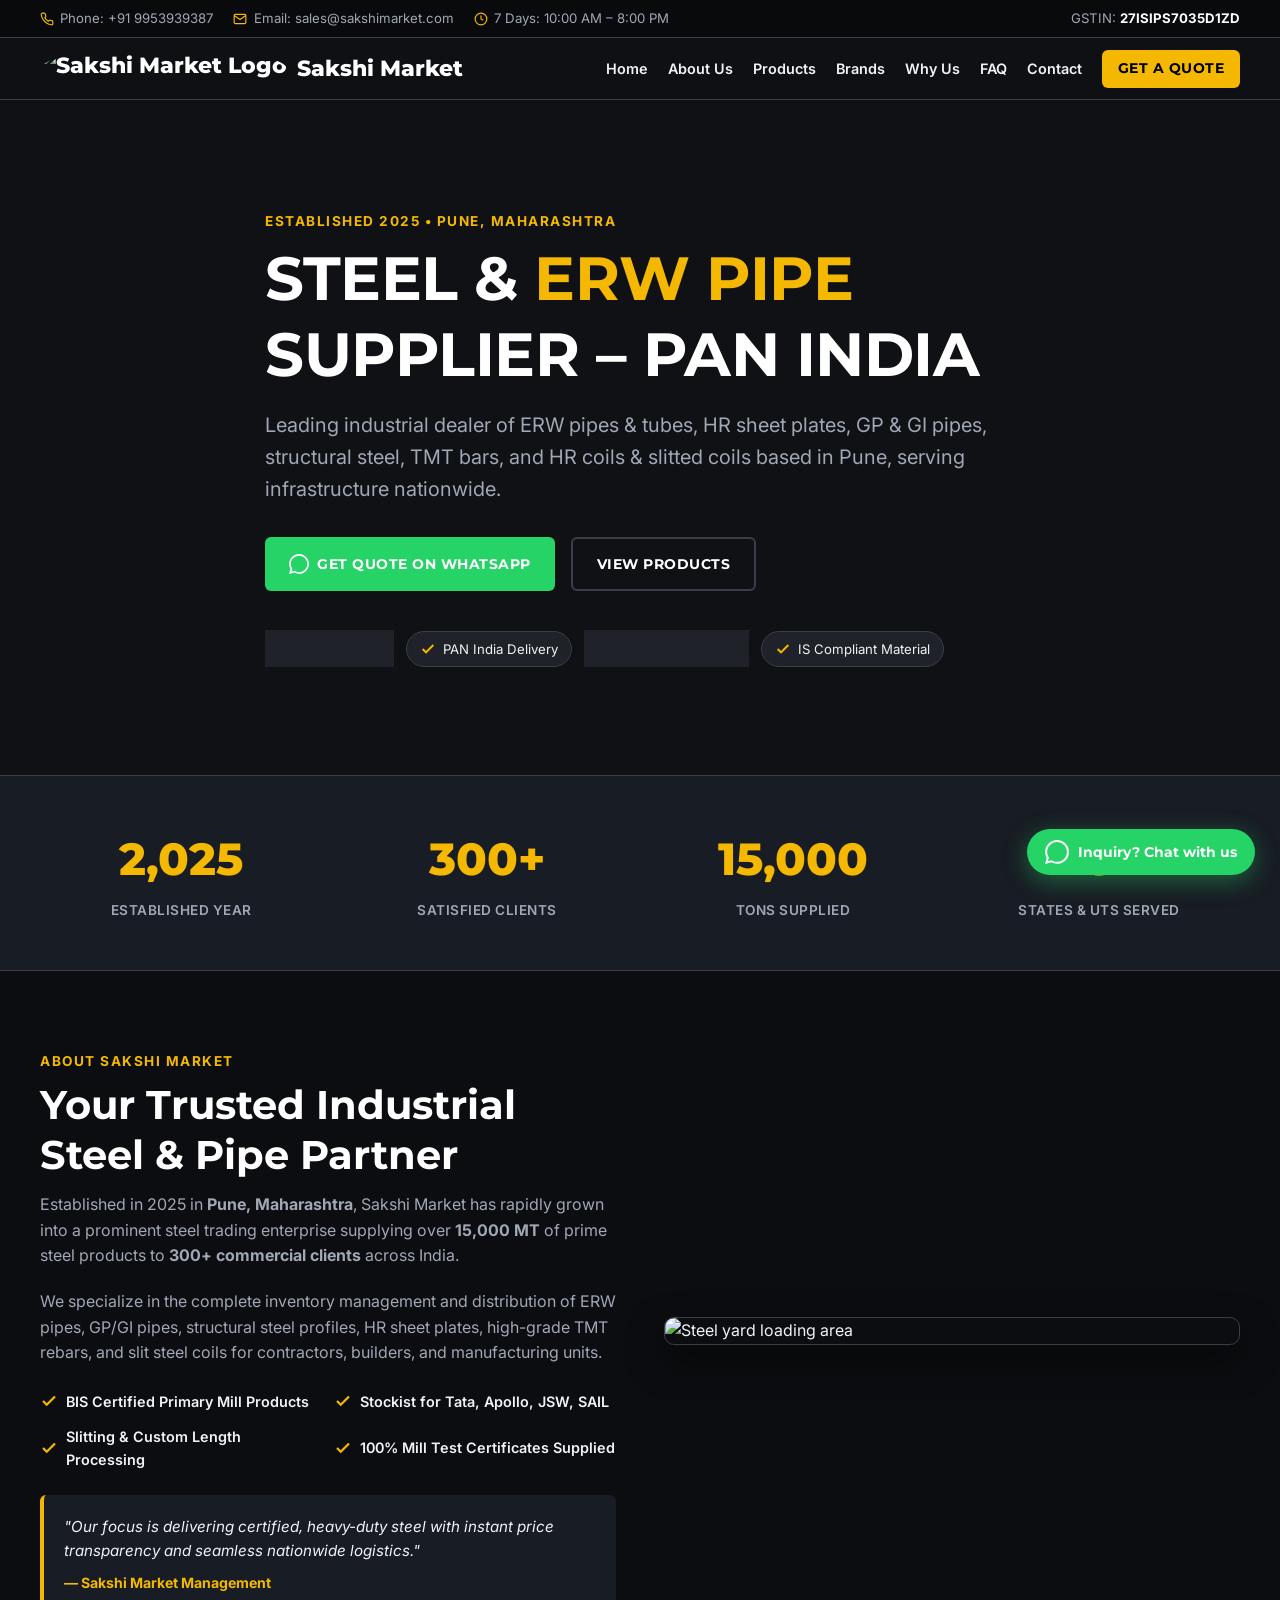
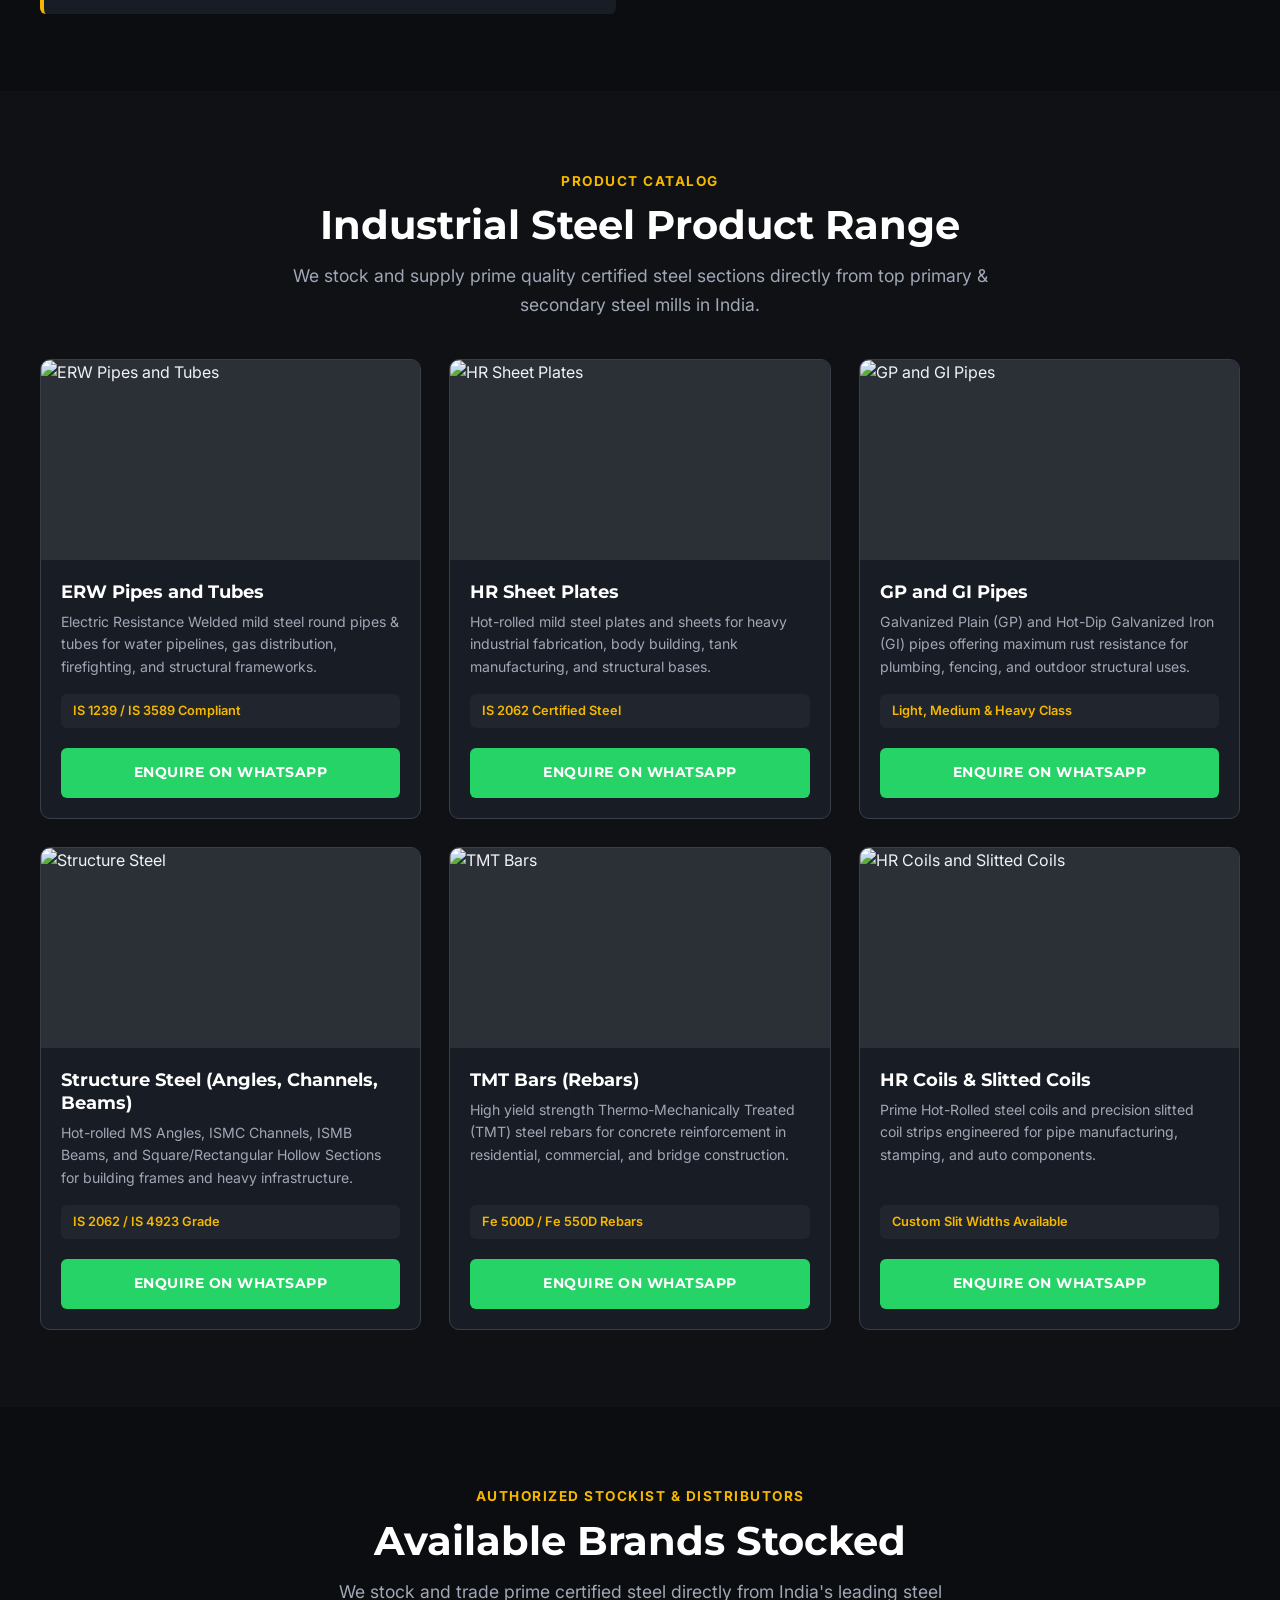
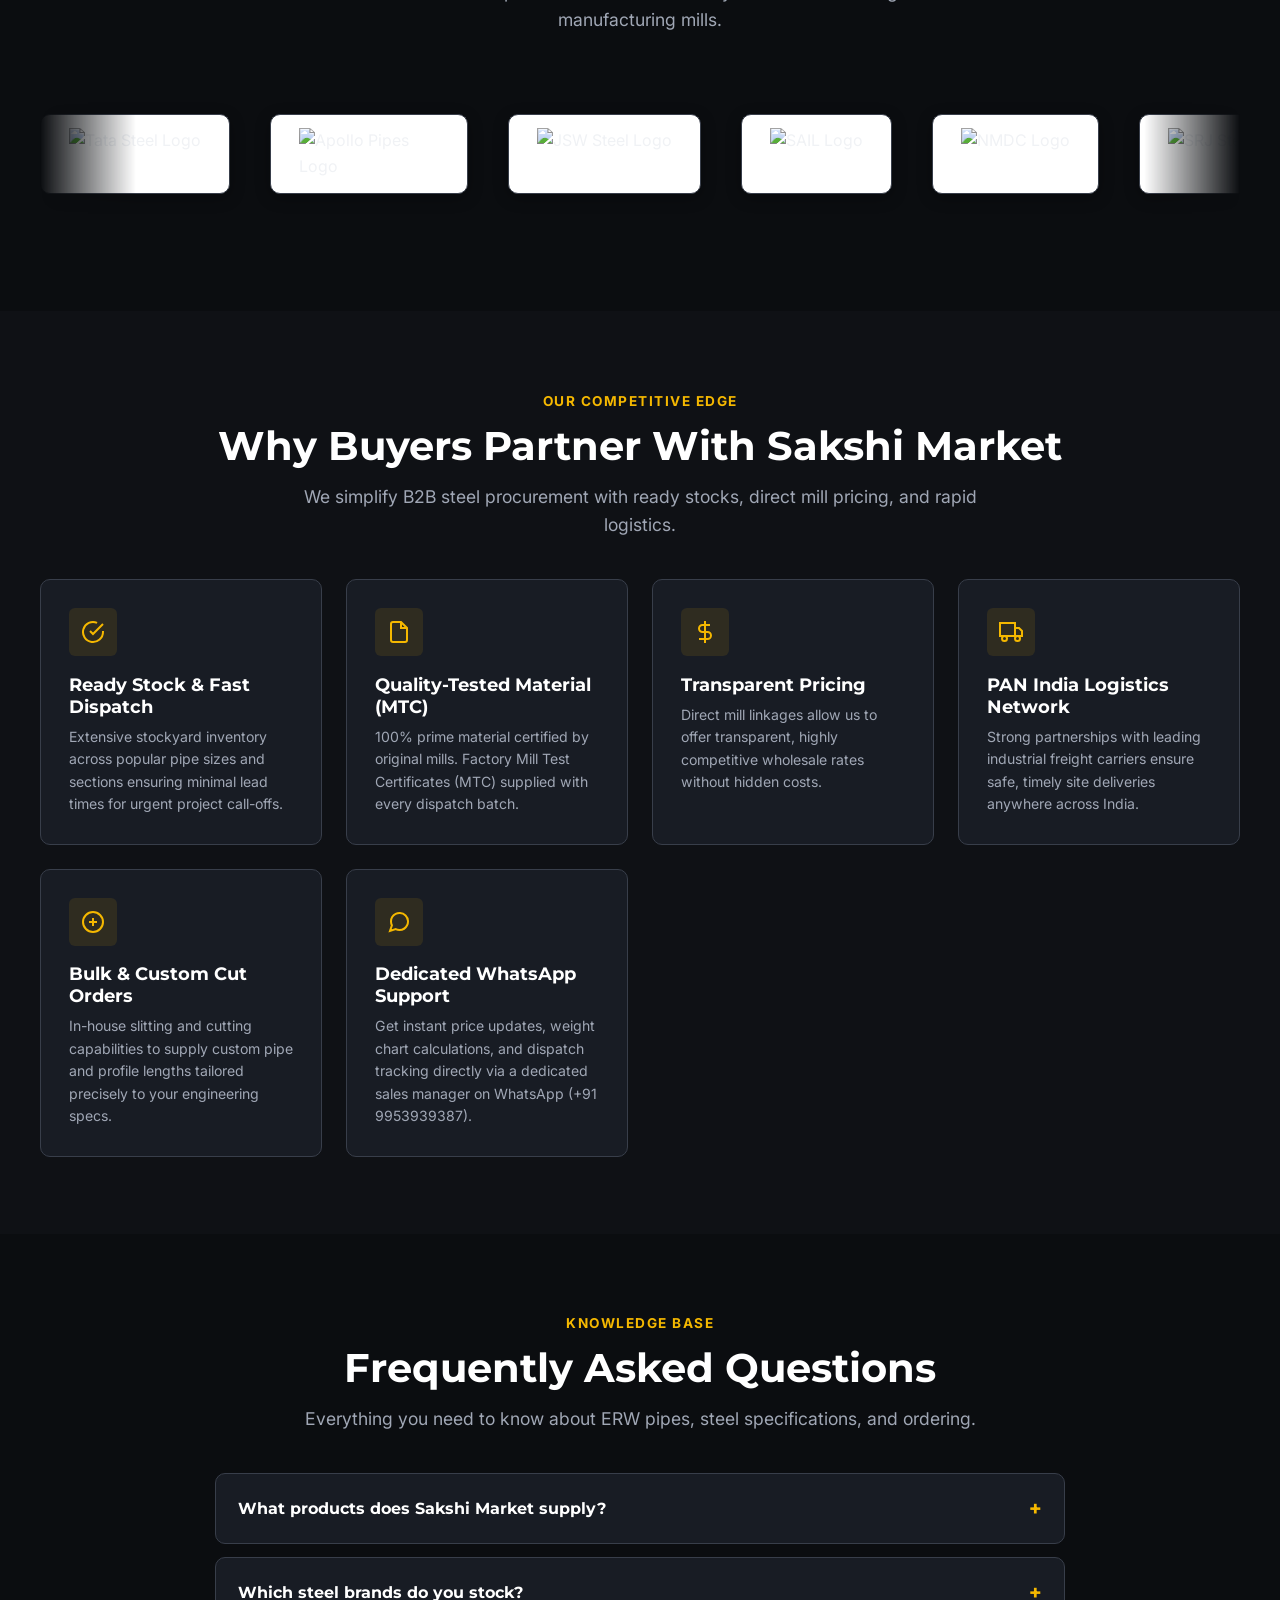
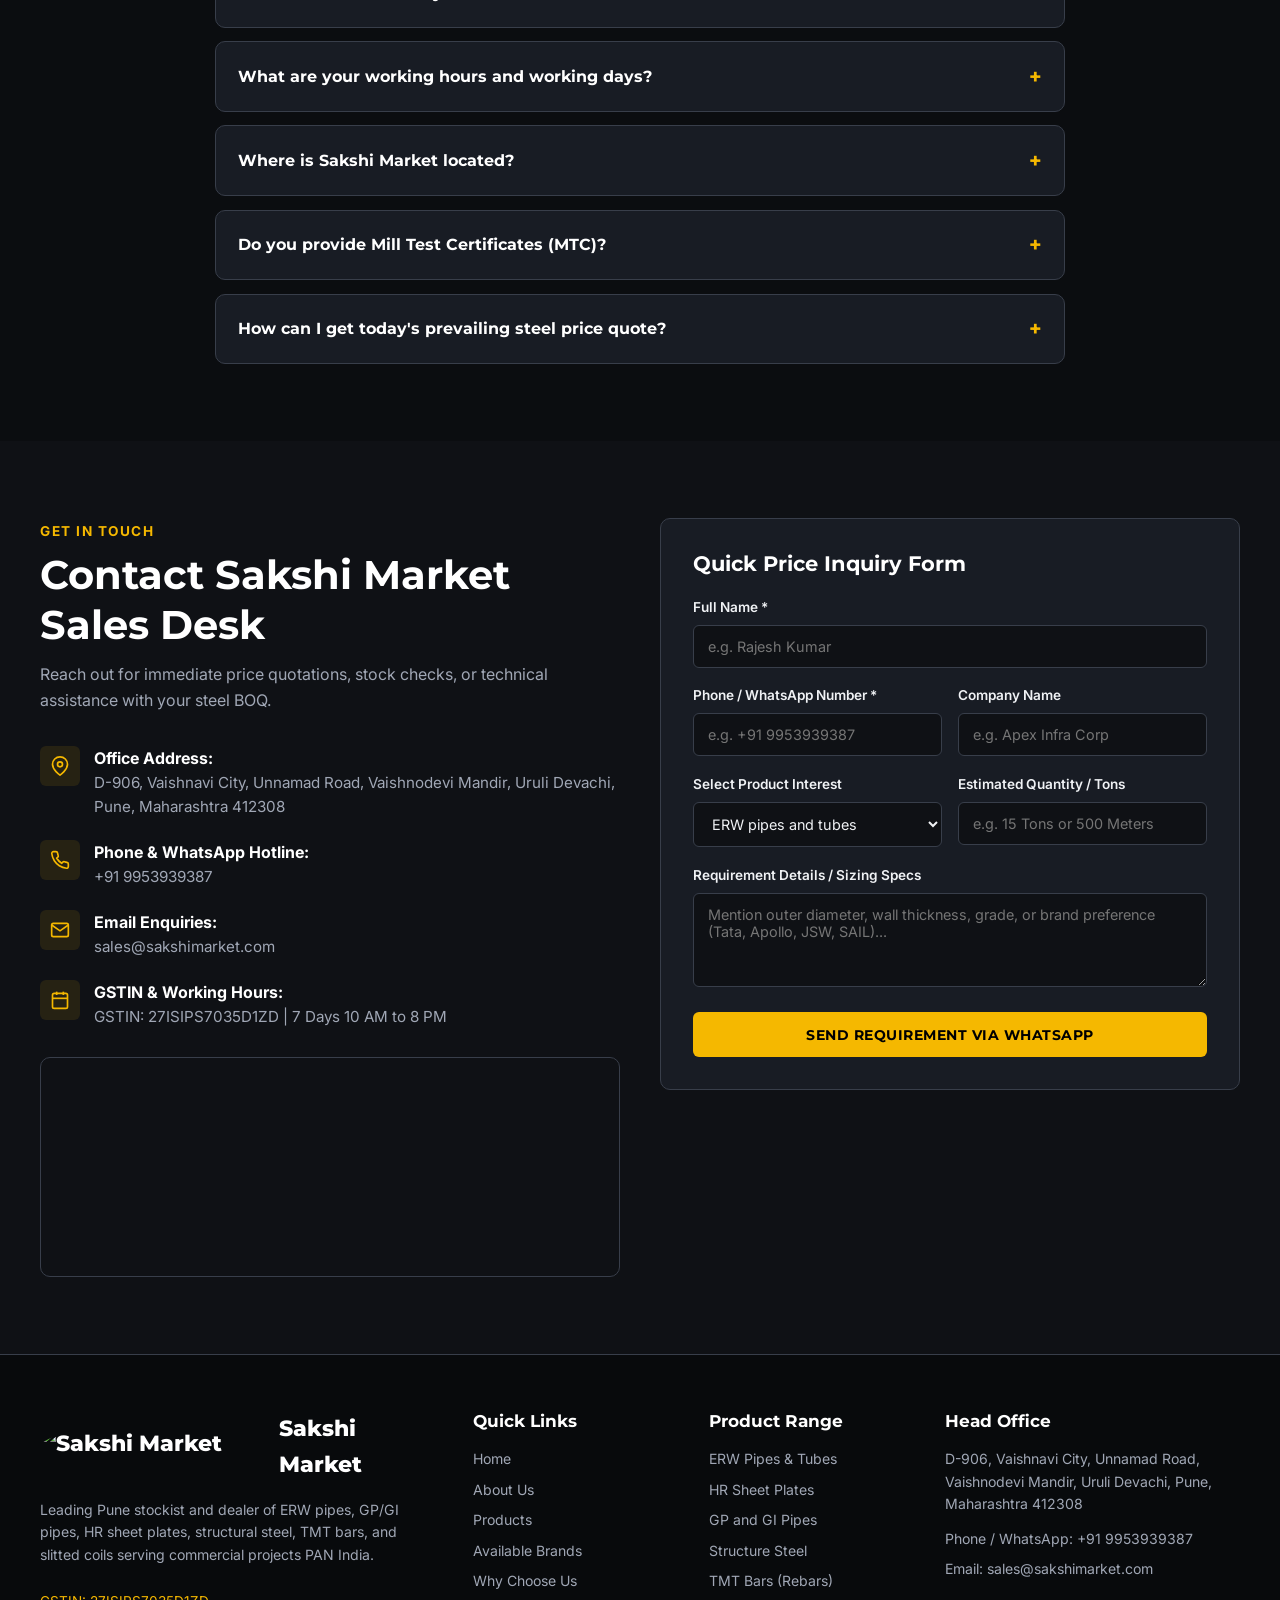
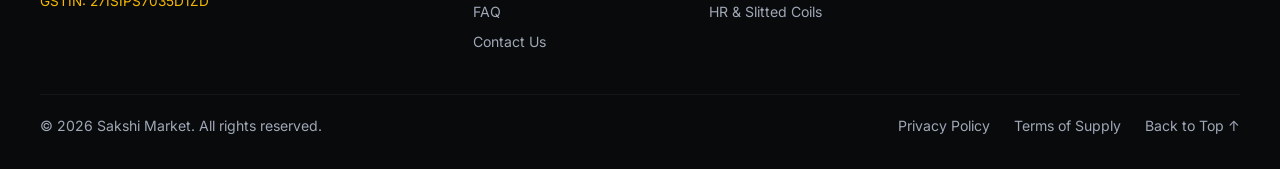
==== index.html @ 668de653 "first commit" ====
<!DOCTYPE html>
<html lang="en-IN">

<head>
    <meta charset="UTF-8">
    <meta name="viewport" content="width=device-width, initial-scale=1.0">
    <title>Steel & ERW Pipe Supplier in Pune – PAN India | Sakshi Market</title>
    <meta name="description"
        content="Sakshi Market is a premier steel & ERW pipe supplier based in Pune, serving PAN India. Stocking ERW pipes, GP/GI pipes, HR sheets, structural steel & TMT bars. GSTIN: 27ISIPS7035D1ZD.">
    <link rel="canonical" href="https://www.sakshimarket.com/">
    <meta name="robots" content="index, follow">
    <meta name="theme-color" content="#f5b800">
    <link rel="manifest" href="/site.webmanifest">

    <!-- Open Graph / Facebook -->
    <meta property="og:type" content="website">
    <meta property="og:url" content="https://www.sakshimarket.com/">
    <meta property="og:title" content="Steel & ERW Pipe Supplier in Pune – PAN India | Sakshi Market">
    <meta property="og:description"
        content="Sakshi Market is a premier steel & ERW pipe supplier based in Pune, serving PAN India. Stocking ERW pipes, GP/GI pipes, HR sheets, structural steel & TMT bars.">
    <meta property="og:image" content="https://www.sakshimarket.com/assets/img/logo.jpg">

    <!-- Twitter -->
    <meta property="twitter:card" content="summary_large_image">
    <meta property="twitter:url" content="https://www.sakshimarket.com/">
    <meta property="twitter:title" content="Steel & ERW Pipe Supplier in Pune – PAN India | Sakshi Market">
    <meta property="twitter:description"
        content="Sakshi Market is a premier steel & ERW pipe supplier based in Pune, serving PAN India. Stocking ERW pipes, GP/GI pipes, HR sheets, structural steel & TMT bars.">
    <meta property="twitter:image" content="https://www.sakshimarket.com/assets/img/logo.jpg">

    <!-- Fonts -->
    <link rel="preconnect" href="https://fonts.googleapis.com">
    <link rel="preconnect" href="https://fonts.gstatic.com" crossorigin>
    <link
        href="https://fonts.googleapis.com/css2?family=Inter:wght@400;500;600;700&family=Montserrat:wght@700;800;900&display=swap"
        rel="stylesheet">

    <!-- Styles -->
    <link rel="stylesheet" href="css/style.css">

    <!-- Structured Data (JSON-LD) -->
    <script type="application/ld+json">
    {
      "@context": "https://schema.org",
      "@type": "LocalBusiness",
      "name": "Sakshi Market",
      "description": "Steel & ERW Pipe Supplier – PAN India",
      "image": "https://www.sakshimarket.com/assets/img/logo.jpg",
      "telephone": "+919953939387",
      "email": "sales@sakshimarket.com",
      "address": {
        "@type": "PostalAddress",
        "streetAddress": "D-906, Vaishnavi City, Unnamad Road, Vaishnodevi Mandir, Uruli Devachi",
        "addressLocality": "Pune",
        "addressRegion": "Maharashtra",
        "postalCode": "412308",
        "addressCountry": "IN"
      },
      "taxID": "27ISIPS7035D1ZD",
      "areaServed": "India",
      "openingHours": "Mo-Su 10:00-20:00",
      "priceRange": "$$"
    }
    </script>
</head>

<body>

    <!-- 1. TOP BAR -->
    <div class="top-bar">
        <div class="container">
            <div class="top-bar-info">
                <div class="top-bar-item">
                    <svg width="14" height="14" viewBox="0 0 24 24" fill="none" stroke="currentColor" stroke-width="2">
                        <path
                            d="M22 16.92v3a2 2 0 0 1-2.18 2 19.79 19.79 0 0 1-8.63-3.07 19.5 19.5 0 0 1-6-6 19.79 19.79 0 0 1-3.07-8.67A2 2 0 0 1 4.11 2h3a2 2 0 0 1 2 1.72 12.84 12.84 0 0 0 .7 2.81 2 2 0 0 1-.45 2.11L8.09 9.91a16 16 0 0 0 6 6l1.27-1.27a2 2 0 0 1 2.11-.45 12.84 12.84 0 0 0 2.81.7A2 2 0 0 1 22 16.92z" />
                    </svg>
                    <span>Phone: +91 9953939387</span>
                </div>
                <div class="top-bar-item">
                    <svg width="14" height="14" viewBox="0 0 24 24" fill="none" stroke="currentColor" stroke-width="2">
                        <path d="M4 4h16c1.1 0 2 .9 2 2v12c0 1.1-.9 2-2 2H4c-1.1 0-2-.9-2-2V6c0-1.1.9-2 2-2z" />
                        <polyline points="22,6 12,13 2,6" />
                    </svg>
                    <span>Email: sales@sakshimarket.com</span>
                </div>
                <div class="top-bar-item">
                    <svg width="14" height="14" viewBox="0 0 24 24" fill="none" stroke="currentColor" stroke-width="2">
                        <circle cx="12" cy="12" r="10" />
                        <polyline points="12 6 12 12 16 14" />
                    </svg>
                    <span>7 Days: 10:00 AM – 8:00 PM</span>
                </div>
            </div>
            <div class="top-bar-item">
                <span>GSTIN: <strong style="color:#fff;">27ISIPS7035D1ZD</strong></span>
            </div>
        </div>
    </div>

    <!-- 2. STICKY HEADER / NAV -->
    <header class="header">
        <div class="container">
            <a href="#" class="logo">
                <img src="assets/img/logo.jpg" alt="Sakshi Market Logo" class="logo-img">
                <span>Sakshi Market</span>
            </a>
            <button class="nav-toggle" id="navToggle" aria-label="Toggle navigation menu"
                aria-expanded="false">☰</button>
            <ul class="nav-menu" id="navMenu">
                <li><a href="#home" class="nav-link">Home</a></li>
                <li><a href="#about" class="nav-link">About Us</a></li>
                <li><a href="#products" class="nav-link">Products</a></li>
                <li><a href="#brands" class="nav-link">Brands</a></li>
                <li><a href="#why-us" class="nav-link">Why Us</a></li>
                <li><a href="#faq" class="nav-link">FAQ</a></li>
                <li><a href="#contact" class="nav-link">Contact</a></li>
                <li><a href="#" data-wa-enquire="Header Button" class="btn btn-primary"
                        style="padding: 0.5rem 1rem; font-size: 0.85rem;">Get a Quote</a></li>
            </ul>
        </div>
    </header>

    <main>
        <!-- 3. HERO SECTION -->
        <section id="home" class="hero">
            <div class="container">
                <div class="hero-content reveal">
                    <span class="section-tag">Established 2025 • Pune, Maharashtra</span>
                    <h1 class="hero-title">Steel & <span>ERW Pipe</span> Supplier – PAN India</h1>
                    <p class="hero-sub">Leading industrial dealer of ERW pipes & tubes, HR sheet plates, GP & GI pipes,
                        structural steel, TMT bars, and HR coils & slitted coils based in Pune, serving infrastructure
                        nationwide.</p>
                    <div class="hero-ctas">
                        <a href="#" data-wa-enquire="Hero CTA" class="btn btn-wa">
                            <svg width="20" height="20" viewBox="0 0 24 24" fill="currentColor">
                                <path
                                    d="M.057 24l1.687-6.163c-1.041-1.804-1.588-3.849-1.587-5.946.003-6.556 5.338-11.891 11.893-11.891 3.181.001 6.167 1.24 8.413 3.488 2.245 2.248 3.481 5.236 3.48 8.414-.003 6.557-5.338 11.892-11.893 11.892-1.99-.001-3.951-.5-5.688-1.448l-6.305 1.654zm6.597-3.807c1.676.995 3.276 1.591 5.392 1.592 5.448 0 9.886-4.434 9.889-9.885.002-5.462-4.415-9.89-9.881-9.892-5.452 0-9.887 4.434-9.889 9.884-.001 2.225.651 3.891 1.746 5.634l-.999 3.648 3.742-.981z" />
                            </svg>
                            Get Quote on WhatsApp
                        </a>
                        <a href="#products" class="btn btn-outline">View Products</a>
                    </div>
                    <div class="trust-chips">
                        <div class="trust-chip">
                            <svg width="16" height="16" viewBox="0 0 24 24" fill="none" stroke="currentColor"
                                stroke-width="3">
                                <polyline points="20 6 9 17 4 12" />
                            </svg>
                            <span>Ready Stock</span>
                        </div>
                        <div class="trust-chip">
                            <svg width="16" height="16" viewBox="0 0 24 24" fill="none" stroke="currentColor"
                                stroke-width="3">
                                <polyline points="20 6 9 17 4 12" />
                            </svg>
                            <span>PAN India Delivery</span>
                        </div>
                        <div class="trust-chip">
                            <svg width="16" height="16" viewBox="0 0 24 24" fill="none" stroke="currentColor"
                                stroke-width="3">
                                <polyline points="20 6 9 17 4 12" />
                            </svg>
                            <span>Competitive Rates</span>
                        </div>
                        <div class="trust-chip">
                            <svg width="16" height="16" viewBox="0 0 24 24" fill="none" stroke="currentColor"
                                stroke-width="3">
                                <polyline points="20 6 9 17 4 12" />
                            </svg>
                            <span>IS Compliant Material</span>
                        </div>
                    </div>
                </div>
            </div>
        </section>

        <!-- 4. STATS COUNTER STRIP -->
        <section id="stats-strip" class="stats-strip">
            <div class="container">
                <div class="stats-grid">
                    <div class="stat-item">
                        <div class="stat-number" data-target="2025">2025</div>
                        <div class="stat-label">Established Year</div>
                    </div>
                    <div class="stat-item">
                        <div class="stat-number" data-target="300+">300+</div>
                        <div class="stat-label">Satisfied Clients</div>
                    </div>
                    <div class="stat-item">
                        <div class="stat-number" data-target="15000">15,000 MT</div>
                        <div class="stat-label">Tons Supplied</div>
                    </div>
                    <div class="stat-item">
                        <div class="stat-number" data-target="28+">28+</div>
                        <div class="stat-label">States & UTs Served</div>
                    </div>
                </div>
            </div>
        </section>

        <!-- 5. ABOUT US -->
        <section id="about" class="section section-darker">
            <div class="container">
                <div class="about-grid">
                    <div class="about-text reveal">
                        <span class="section-tag">About Sakshi Market</span>
                        <h2 class="section-title">Your Trusted Industrial Steel & Pipe Partner</h2>
                        <p>Established in 2025 in <strong>Pune, Maharashtra</strong>, Sakshi Market has rapidly grown
                            into a prominent steel trading enterprise supplying over <strong>15,000 MT</strong> of prime
                            steel products to <strong>300+ commercial clients</strong> across India.</p>
                        <p>We specialize in the complete inventory management and distribution of ERW pipes, GP/GI
                            pipes, structural steel profiles, HR sheet plates, high-grade TMT rebars, and slit steel
                            coils for contractors, builders, and manufacturing units.</p>

                        <ul class="about-highlights">
                            <li><svg width="18" height="18" viewBox="0 0 24 24" fill="none" stroke="currentColor"
                                    stroke-width="3">
                                    <polyline points="20 6 9 17 4 12" />
                                </svg> BIS Certified Primary Mill Products</li>
                            <li><svg width="18" height="18" viewBox="0 0 24 24" fill="none" stroke="currentColor"
                                    stroke-width="3">
                                    <polyline points="20 6 9 17 4 12" />
                                </svg> Stockist for Tata, Apollo, JSW, SAIL</li>
                            <li><svg width="18" height="18" viewBox="0 0 24 24" fill="none" stroke="currentColor"
                                    stroke-width="3">
                                    <polyline points="20 6 9 17 4 12" />
                                </svg> Slitting & Custom Length Processing</li>
                            <li><svg width="18" height="18" viewBox="0 0 24 24" fill="none" stroke="currentColor"
                                    stroke-width="3">
                                    <polyline points="20 6 9 17 4 12" />
                                </svg> 100% Mill Test Certificates Supplied</li>
                        </ul>

                        <div class="founder-card">
                            <p>"Our focus is delivering certified, heavy-duty steel with instant price transparency and
                                seamless nationwide logistics."</p>
                            <div class="founder-name">— Sakshi Market Management</div>
                        </div>
                    </div>

                    <div class="about-media reveal">
                        <img src="assets/img/hero_bg.jpg" alt="Steel yard loading area"
                            style="border-radius: var(--radius-md); border: 1px solid var(--border-color); box-shadow: 0 15px 35px rgba(0,0,0,0.5);">
                    </div>
                </div>
            </div>
        </section>

        <!-- 6. PRODUCTS -->
        <section id="products" class="section">
            <div class="container">
                <div class="text-center">
                    <span class="section-tag">Product Catalog</span>
                    <h2 class="section-title">Industrial Steel Product Range</h2>
                    <p class="section-subtitle">We stock and supply prime quality certified steel sections directly from
                        top primary & secondary steel mills in India.</p>
                </div>

                <div class="products-grid">
                    <!-- Product 1 -->
                    <div class="product-card reveal">
                        <img src="assets/img/erw_pipes.jpg" alt="ERW Pipes and Tubes" class="product-img"
                            loading="lazy">
                        <div class="product-body">
                            <h3 class="product-title">ERW Pipes and Tubes</h3>
                            <p class="product-desc">Electric Resistance Welded mild steel round pipes & tubes for water
                                pipelines, gas distribution, firefighting, and structural frameworks.</p>
                            <div class="product-spec">IS 1239 / IS 3589 Compliant</div>
                            <a href="#" data-wa-enquire="ERW Pipes and Tubes" class="btn btn-wa"
                                style="width: 100%;">Enquire on WhatsApp</a>
                        </div>
                    </div>

                    <!-- Product 2 -->
                    <div class="product-card reveal">
                        <img src="assets/img/hr_sheet_plates.jpg" alt="HR Sheet Plates" class="product-img"
                            loading="lazy">
                        <div class="product-body">
                            <h3 class="product-title">HR Sheet Plates</h3>
                            <p class="product-desc">Hot-rolled mild steel plates and sheets for heavy industrial
                                fabrication, body building, tank manufacturing, and structural bases.</p>
                            <div class="product-spec">IS 2062 Certified Steel</div>
                            <a href="#" data-wa-enquire="HR Sheet Plates" class="btn btn-wa"
                                style="width: 100%;">Enquire on WhatsApp</a>
                        </div>
                    </div>

                    <!-- Product 3 -->
                    <div class="product-card reveal">
                        <img src="assets/img/gp_gi_pipes.jpg" alt="GP and GI Pipes" class="product-img" loading="lazy">
                        <div class="product-body">
                            <h3 class="product-title">GP and GI Pipes</h3>
                            <p class="product-desc">Galvanized Plain (GP) and Hot-Dip Galvanized Iron (GI) pipes
                                offering maximum rust resistance for plumbing, fencing, and outdoor structural uses.</p>
                            <div class="product-spec">Light, Medium & Heavy Class</div>
                            <a href="#" data-wa-enquire="GP and GI Pipes" class="btn btn-wa"
                                style="width: 100%;">Enquire on WhatsApp</a>
                        </div>
                    </div>

                    <!-- Product 4 -->
                    <div class="product-card reveal">
                        <img src="assets/img/ms_angles.jpg" alt="Structure Steel" class="product-img" loading="lazy">
                        <div class="product-body">
                            <h3 class="product-title">Structure Steel (Angles, Channels, Beams)</h3>
                            <p class="product-desc">Hot-rolled MS Angles, ISMC Channels, ISMB Beams, and
                                Square/Rectangular Hollow Sections for building frames and heavy infrastructure.</p>
                            <div class="product-spec">IS 2062 / IS 4923 Grade</div>
                            <a href="#" data-wa-enquire="Structure Steel (Angles, Channels, Beams)" class="btn btn-wa"
                                style="width: 100%;">Enquire on WhatsApp</a>
                        </div>
                    </div>

                    <!-- Product 5 -->
                    <div class="product-card reveal">
                        <img src="assets/img/tmt_bars.jpg" alt="TMT Bars" class="product-img" loading="lazy">
                        <div class="product-body">
                            <h3 class="product-title">TMT Bars (Rebars)</h3>
                            <p class="product-desc">High yield strength Thermo-Mechanically Treated (TMT) steel rebars
                                for concrete reinforcement in residential, commercial, and bridge construction.</p>
                            <div class="product-spec">Fe 500D / Fe 550D Rebars</div>
                            <a href="#" data-wa-enquire="TMT Bars (Rebars)" class="btn btn-wa"
                                style="width: 100%;">Enquire on WhatsApp</a>
                        </div>
                    </div>

                    <!-- Product 6 -->
                    <div class="product-card reveal">
                        <img src="assets/img/hr_coils_slitted.jpg" alt="HR Coils and Slitted Coils" class="product-img"
                            loading="lazy">
                        <div class="product-body">
                            <h3 class="product-title">HR Coils & Slitted Coils</h3>
                            <p class="product-desc">Prime Hot-Rolled steel coils and precision slitted coil strips
                                engineered for pipe manufacturing, stamping, and auto components.</p>
                            <div class="product-spec">Custom Slit Widths Available</div>
                            <a href="#" data-wa-enquire="HR Coils and Slitted Coils" class="btn btn-wa"
                                style="width: 100%;">Enquire on WhatsApp</a>
                        </div>
                    </div>
                </div>
            </div>
        </section>

        <!-- 7. BRAND LOGO MARQUEE (Left to Right Medium Speed with User Updated Brand Logo PNGs) -->
        <section id="brands" class="section section-darker">
            <div class="container">
                <div class="text-center">
                    <span class="section-tag">Authorized Stockist & Distributors</span>
                    <h2 class="section-title">Available Brands Stocked</h2>
                    <p class="section-subtitle">We stock and trade prime certified steel directly from India's leading
                        steel manufacturing mills.</p>
                </div>

                <div class="marquee-wrapper">
                    <div class="marquee-track">
                        <!-- Set 1 -->
                        <div class="marquee-item">
                            <img src="assets/logos/tata.png" alt="Tata Steel Logo" class="brand-logo-full">
                        </div>
                        <div class="marquee-item">
                            <img src="assets/logos/apollo.png" alt="Apollo Pipes Logo" class="brand-logo-full">
                        </div>
                        <div class="marquee-item">
                            <img src="assets/logos/jsw.png" alt="JSW Steel Logo" class="brand-logo-full">
                        </div>
                        <div class="marquee-item">
                            <img src="assets/logos/sail.png" alt="SAIL Logo" class="brand-logo-full">
                        </div>
                        <div class="marquee-item">
                            <img src="assets/logos/nmdc.png" alt="NMDC Logo" class="brand-logo-full">
                        </div>
                        <div class="marquee-item">
                            <img src="assets/logos/srj.png" alt="SRJ Steel Logo" class="brand-logo-full">
                        </div>
                        <div class="marquee-item">
                            <img src="assets/logos/mpl.png" alt="MPL Steel Logo" class="brand-logo-full">
                        </div>
                        <div class="marquee-item">
                            <img src="assets/logos/surya.png" alt="Surya Steel Logo" class="brand-logo-full">
                        </div>

                        <!-- Set 2 (Duplicate for seamless loop) -->
                        <div class="marquee-item">
                            <img src="assets/logos/tata.png" alt="Tata Steel Logo" class="brand-logo-full">
                        </div>
                        <div class="marquee-item">
                            <img src="assets/logos/apollo.png" alt="Apollo Pipes Logo" class="brand-logo-full">
                        </div>
                        <div class="marquee-item">
                            <img src="assets/logos/jsw.png" alt="JSW Steel Logo" class="brand-logo-full">
                        </div>
                        <div class="marquee-item">
                            <img src="assets/logos/sail.png" alt="SAIL Logo" class="brand-logo-full">
                        </div>
                        <div class="marquee-item">
                            <img src="assets/logos/nmdc.png" alt="NMDC Logo" class="brand-logo-full">
                        </div>
                        <div class="marquee-item">
                            <img src="assets/logos/srj.png" alt="SRJ Steel Logo" class="brand-logo-full">
                        </div>
                        <div class="marquee-item">
                            <img src="assets/logos/mpl.png" alt="MPL Steel Logo" class="brand-logo-full">
                        </div>
                        <div class="marquee-item">
                            <img src="assets/logos/surya.png" alt="Surya Steel Logo" class="brand-logo-full">
                        </div>
                    </div>
                </div>
            </div>
        </section>

        <!-- 8. WHY CHOOSE US -->
        <section id="why-us" class="section">
            <div class="container">
                <div class="text-center">
                    <span class="section-tag">Our Competitive Edge</span>
                    <h2 class="section-title">Why Buyers Partner With Sakshi Market</h2>
                    <p class="section-subtitle">We simplify B2B steel procurement with ready stocks, direct mill
                        pricing, and rapid logistics.</p>
                </div>

                <div class="features-grid">
                    <div class="feature-card reveal">
                        <div class="feature-icon">
                            <svg width="24" height="24" viewBox="0 0 24 24" fill="none" stroke="currentColor"
                                stroke-width="2">
                                <path d="M22 11.08V12a10 10 0 1 1-5.93-9.14" />
                                <polyline points="22 4 12 14.01 9 11.01" />
                            </svg>
                        </div>
                        <h3 class="feature-title">Ready Stock & Fast Dispatch</h3>
                        <p class="feature-desc">Extensive stockyard inventory across popular pipe sizes and sections
                            ensuring minimal lead times for urgent project call-offs.</p>
                    </div>

                    <div class="feature-card reveal">
                        <div class="feature-icon">
                            <svg width="24" height="24" viewBox="0 0 24 24" fill="none" stroke="currentColor"
                                stroke-width="2">
                                <path d="M14 2H6a2 2 0 0 0-2 2v16a2 2 0 0 0 2 2h12a2 2 0 0 0 2-2V8z" />
                                <polyline points="14 2 14 8 20 8" />
                            </svg>
                        </div>
                        <h3 class="feature-title">Quality-Tested Material (MTC)</h3>
                        <p class="feature-desc">100% prime material certified by original mills. Factory Mill Test
                            Certificates (MTC) supplied with every dispatch batch.</p>
                    </div>

                    <div class="feature-card reveal">
                        <div class="feature-icon">
                            <svg width="24" height="24" viewBox="0 0 24 24" fill="none" stroke="currentColor"
                                stroke-width="2">
                                <line x1="12" y1="1" x2="12" y2="23" />
                                <path d="M17 5H9.5a3.5 3.5 0 0 0 0 7h5a3.5 3.5 0 0 1 0 7H6" />
                            </svg>
                        </div>
                        <h3 class="feature-title">Transparent Pricing</h3>
                        <p class="feature-desc">Direct mill linkages allow us to offer transparent, highly competitive
                            wholesale rates without hidden costs.</p>
                    </div>

                    <div class="feature-card reveal">
                        <div class="feature-icon">
                            <svg width="24" height="24" viewBox="0 0 24 24" fill="none" stroke="currentColor"
                                stroke-width="2">
                                <rect x="1" y="3" width="15" height="13" />
                                <polygon points="16 8 20 8 23 11 23 16 16 16 16 8" />
                                <circle cx="5.5" cy="18.5" r="2.5" />
                                <circle cx="18.5" cy="18.5" r="2.5" />
                            </svg>
                        </div>
                        <h3 class="feature-title">PAN India Logistics Network</h3>
                        <p class="feature-desc">Strong partnerships with leading industrial freight carriers ensure
                            safe, timely site deliveries anywhere across India.</p>
                    </div>

                    <div class="feature-card reveal">
                        <div class="feature-icon">
                            <svg width="24" height="24" viewBox="0 0 24 24" fill="none" stroke="currentColor"
                                stroke-width="2">
                                <circle cx="12" cy="12" r="10" />
                                <path d="M8 12h8" />
                                <path d="M12 8v8" />
                            </svg>
                        </div>
                        <h3 class="feature-title">Bulk & Custom Cut Orders</h3>
                        <p class="feature-desc">In-house slitting and cutting capabilities to supply custom pipe and
                            profile lengths tailored precisely to your engineering specs.</p>
                    </div>

                    <div class="feature-card reveal">
                        <div class="feature-icon">
                            <svg width="24" height="24" viewBox="0 0 24 24" fill="none" stroke="currentColor"
                                stroke-width="2">
                                <path
                                    d="M21 11.5a8.38 8.38 0 0 1-.9 3.8 8.5 8.5 0 0 1-7.6 4.7 8.38 8.38 0 0 1-3.8-.9L3 21l1.9-5.7a8.38 8.38 0 0 1-.9-3.8 8.5 8.5 0 0 1 4.7-7.6 8.38 8.38 0 0 1 3.8-.9h.5a8.48 8.48 0 0 1 8 8v.5z" />
                            </svg>
                        </div>
                        <h3 class="feature-title">Dedicated WhatsApp Support</h3>
                        <p class="feature-desc">Get instant price updates, weight chart calculations, and dispatch
                            tracking directly via a dedicated sales manager on WhatsApp (+91 9953939387).</p>
                    </div>
                </div>
            </div>
        </section>

        <!-- 9. FAQ ACCORDION -->
        <section id="faq" class="section section-darker">
            <div class="container">
                <div class="text-center">
                    <span class="section-tag">Knowledge Base</span>
                    <h2 class="section-title">Frequently Asked Questions</h2>
                    <p class="section-subtitle">Everything you need to know about ERW pipes, steel specifications, and
                        ordering.</p>
                </div>

                <div class="faq-list">
                    <details class="faq-item">
                        <summary class="faq-question">What products does Sakshi Market supply?</summary>
                        <div class="faq-answer">
                            We supply ERW pipes & tubes, HR sheet plates, GP & GI pipes, structural steel (angles,
                            channels, beams), TMT rebars, and HR coils & slitted coils.
                        </div>
                    </details>

                    <details class="faq-item">
                        <summary class="faq-question">Which steel brands do you stock?</summary>
                        <div class="faq-answer">
                            We stock prime materials from top manufacturers including Tata Steel, Apollo Pipes, JSW
                            Steel, SAIL, NMDC, SRJ Steel, MPL Steel, and Surya Steel.
                        </div>
                    </details>

                    <details class="faq-item">
                        <summary class="faq-question">What are your working hours and working days?</summary>
                        <div class="faq-answer">
                            Our sales office and yard operate 7 days a week, from 10:00 AM to 8:00 PM.
                        </div>
                    </details>

                    <details class="faq-item">
                        <summary class="faq-question">Where is Sakshi Market located?</summary>
                        <div class="faq-answer">
                            Our office address is: D-906, Vaishnavi City, Unnamad Road, Vaishnodevi Mandir, Uruli
                            Devachi, Pune, Maharashtra 412308. We deliver orders PAN India.
                        </div>
                    </details>

                    <details class="faq-item">
                        <summary class="faq-question">Do you provide Mill Test Certificates (MTC)?</summary>
                        <div class="faq-answer">
                            Yes, 100% of our prime dispatches are accompanied by original manufacturer Mill Test
                            Certificates complying with Indian Standards (BIS).
                        </div>
                    </details>

                    <details class="faq-item">
                        <summary class="faq-question">How can I get today's prevailing steel price quote?</summary>
                        <div class="faq-answer">
                            Simply click any of our "Get Quote on WhatsApp" buttons or fill out our quick inquiry form
                            to receive real-time price quotes directly on WhatsApp (+91 9953939387).
                        </div>
                    </details>
                </div>
            </div>
        </section>

        <!-- 10. CONTACT & INQUIRY FORM -->
        <section id="contact" class="section">
            <div class="container">
                <div class="contact-grid">
                    <div class="contact-info reveal">
                        <span class="section-tag">Get In Touch</span>
                        <h2 class="section-title">Contact Sakshi Market Sales Desk</h2>
                        <p style="color: var(--text-muted); margin-bottom: 2rem;">Reach out for immediate price
                            quotations, stock checks, or technical assistance with your steel BOQ.</p>

                        <div class="contact-info-list">
                            <div class="contact-info-item">
                                <div class="contact-icon">
                                    <svg width="20" height="20" viewBox="0 0 24 24" fill="none" stroke="currentColor"
                                        stroke-width="2">
                                        <path d="M21 10c0 7-9 13-9 13s-9-6-9-13a9 9 0 0 1 18 0z" />
                                        <circle cx="12" cy="10" r="3" />
                                    </svg>
                                </div>
                                <div>
                                    <strong style="color:#fff;">Office Address:</strong>
                                    <p style="color: var(--text-muted); font-size: 0.95rem;">D-906, Vaishnavi City,
                                        Unnamad Road, Vaishnodevi Mandir, Uruli Devachi, Pune, Maharashtra 412308</p>
                                </div>
                            </div>

                            <div class="contact-info-item">
                                <div class="contact-icon">
                                    <svg width="20" height="20" viewBox="0 0 24 24" fill="none" stroke="currentColor"
                                        stroke-width="2">
                                        <path
                                            d="M22 16.92v3a2 2 0 0 1-2.18 2 19.79 19.79 0 0 1-8.63-3.07 19.5 19.5 0 0 1-6-6 19.79 19.79 0 0 1-3.07-8.67A2 2 0 0 1 4.11 2h3a2 2 0 0 1 2 1.72 12.84 12.84 0 0 0 .7 2.81 2 2 0 0 1-.45 2.11L8.09 9.91a16 16 0 0 0 6 6l1.27-1.27a2 2 0 0 1 2.11-.45 12.84 12.84 0 0 0 2.81.7A2 2 0 0 1 22 16.92z" />
                                    </svg>
                                </div>
                                <div>
                                    <strong style="color:#fff;">Phone & WhatsApp Hotline:</strong>
                                    <p style="color: var(--text-muted); font-size: 0.95rem;">+91 9953939387</p>
                                </div>
                            </div>

                            <div class="contact-info-item">
                                <div class="contact-icon">
                                    <svg width="20" height="20" viewBox="0 0 24 24" fill="none" stroke="currentColor"
                                        stroke-width="2">
                                        <path
                                            d="M4 4h16c1.1 0 2 .9 2 2v12c0 1.1-.9 2-2 2H4c-1.1 0-2-.9-2-2V6c0-1.1.9-2 2-2z" />
                                        <polyline points="22,6 12,13 2,6" />
                                    </svg>
                                </div>
                                <div>
                                    <strong style="color:#fff;">Email Enquiries:</strong>
                                    <p style="color: var(--text-muted); font-size: 0.95rem;">sales@sakshimarket.com</p>
                                </div>
                            </div>

                            <div class="contact-info-item">
                                <div class="contact-icon">
                                    <svg width="20" height="20" viewBox="0 0 24 24" fill="none" stroke="currentColor"
                                        stroke-width="2">
                                        <rect x="3" y="4" width="18" height="18" rx="2" ry="2" />
                                        <line x1="16" y1="2" x2="16" y2="6" />
                                        <line x1="8" y1="2" x2="8" y2="6" />
                                        <line x1="3" y1="10" x2="21" y2="10" />
                                    </svg>
                                </div>
                                <div>
                                    <strong style="color:#fff;">GSTIN & Working Hours:</strong>
                                    <p style="color: var(--text-muted); font-size: 0.95rem;">GSTIN: 27ISIPS7035D1ZD | 7
                                        Days 10 AM to 8 PM</p>
                                </div>
                            </div>
                        </div>

                        <div class="map-container">
                            <iframe
                                src="https://www.google.com/maps/embed?pb=!1m18!1m12!1m3!1d3784.802874136655!2d73.9482!3d18.4475!2m3!1f0!2f0!3f0!3m2!1i1024!2i768!4f13.1!3m3!1m2!1s0x3bc2e987c88b7763%3A0x6b402804d9a3bb93!2sUruli%20Devachi%2C%20Pune%2C%20Maharashtra!5e0!3m2!1sen!2sin!4v1700000000000!5m2!1sen!2sin"
                                loading="lazy" title="Sakshi Market Pune Location Map"></iframe>
                        </div>
                    </div>

                    <div class="inquiry-form-wrapper reveal">
                        <form id="inquiryForm" class="inquiry-form">
                            <h3 style="font-size: 1.3rem; margin-bottom: 1.25rem;">Quick Price Inquiry Form</h3>

                            <div id="formSuccessAlert" class="form-alert">
                                Redirecting your query to our WhatsApp sales manager (+91 9953939387)...
                            </div>

                            <div class="form-group">
                                <label class="form-label" for="formName">Full Name *</label>
                                <input type="text" id="formName" class="form-control" placeholder="e.g. Rajesh Kumar"
                                    required>
                            </div>

                            <div class="form-row">
                                <div class="form-group">
                                    <label class="form-label" for="formPhone">Phone / WhatsApp Number *</label>
                                    <input type="tel" id="formPhone" class="form-control"
                                        placeholder="e.g. +91 9953939387" required>
                                </div>
                                <div class="form-group">
                                    <label class="form-label" for="formCompany">Company Name</label>
                                    <input type="text" id="formCompany" class="form-control"
                                        placeholder="e.g. Apex Infra Corp">
                                </div>
                            </div>

                            <div class="form-row">
                                <div class="form-group">
                                    <label class="form-label" for="formProduct">Select Product Interest</label>
                                    <select id="formProduct" class="form-control">
                                        <option value="ERW pipes and tubes">ERW pipes and tubes</option>
                                        <option value="Hr sheet plates">Hr sheet plates</option>
                                        <option value="GP and GI pipes">GP and GI pipes</option>
                                        <option value="Structure steel">Structure steel</option>
                                        <option value="Tmt bard">Tmt bard (Rebars)</option>
                                        <option value="HR coils and Slitted coil">HR coils and Slitted coil</option>
                                        <option value="Multiple Products / BOQ">Multiple Products / BOQ</option>
                                    </select>
                                </div>
                                <div class="form-group">
                                    <label class="form-label" for="formQuantity">Estimated Quantity / Tons</label>
                                    <input type="text" id="formQuantity" class="form-control"
                                        placeholder="e.g. 15 Tons or 500 Meters">
                                </div>
                            </div>

                            <div class="form-group">
                                <label class="form-label" for="formMessage">Requirement Details / Sizing Specs</label>
                                <textarea id="formMessage" class="form-control" rows="4"
                                    placeholder="Mention outer diameter, wall thickness, grade, or brand preference (Tata, Apollo, JSW, SAIL)..."></textarea>
                            </div>

                            <button type="submit" class="btn btn-primary" style="width: 100%;">
                                Send Requirement via WhatsApp
                            </button>
                        </form>
                    </div>
                </div>
            </div>
        </section>
    </main>

    <!-- 11. FOOTER -->
    <footer class="footer">
        <div class="container">
            <div class="footer-grid">
                <div>
                    <a href="#" class="logo" style="margin-bottom: 1rem;">
                        <img src="assets/img/logo.jpg" alt="Sakshi Market Logo" class="logo-img">
                        <span>Sakshi Market</span>
                    </a>
                    <p style="margin-bottom: 1.5rem;">Leading Pune stockist and dealer of ERW pipes, GP/GI pipes, HR
                        sheet plates, structural steel, TMT bars, and slitted coils serving commercial projects PAN
                        India.</p>
                    <p style="font-size: 0.85rem; color: var(--safety-yellow);">GSTIN: 27ISIPS7035D1ZD</p>
                </div>

                <div>
                    <h4 class="footer-title">Quick Links</h4>
                    <ul class="footer-links">
                        <li><a href="#home">Home</a></li>
                        <li><a href="#about">About Us</a></li>
                        <li><a href="#products">Products</a></li>
                        <li><a href="#brands">Available Brands</a></li>
                        <li><a href="#why-us">Why Choose Us</a></li>
                        <li><a href="#faq">FAQ</a></li>
                        <li><a href="#contact">Contact Us</a></li>
                    </ul>
                </div>

                <div>
                    <h4 class="footer-title">Product Range</h4>
                    <ul class="footer-links">
                        <li><a href="#products">ERW Pipes & Tubes</a></li>
                        <li><a href="#products">HR Sheet Plates</a></li>
                        <li><a href="#products">GP and GI Pipes</a></li>
                        <li><a href="#products">Structure Steel</a></li>
                        <li><a href="#products">TMT Bars (Rebars)</a></li>
                        <li><a href="#products">HR & Slitted Coils</a></li>
                    </ul>
                </div>

                <div>
                    <h4 class="footer-title">Head Office</h4>
                    <p style="margin-bottom: 0.75rem;">D-906, Vaishnavi City, Unnamad Road, Vaishnodevi Mandir, Uruli
                        Devachi, Pune, Maharashtra 412308</p>
                    <p style="margin-bottom: 0.5rem;">Phone / WhatsApp: +91 9953939387</p>
                    <p>Email: sales@sakshimarket.com</p>
                </div>
            </div>

            <div class="footer-bottom">
                <div>&copy; 2026 Sakshi Market. All rights reserved.</div>
                <div style="display: flex; gap: 1.5rem;">
                    <a href="#home">Privacy Policy</a>
                    <a href="#home">Terms of Supply</a>
                    <a href="#home">Back to Top ↑</a>
                </div>
            </div>
        </div>
    </footer>

    <!-- FLOATING WHATSAPP BUTTON -->
    <a href="#" data-wa-enquire="Floating Button" class="floating-wa" aria-label="Chat on WhatsApp">
        <svg viewBox="0 0 24 24">
            <path
                d="M.057 24l1.687-6.163c-1.041-1.804-1.588-3.849-1.587-5.946.003-6.556 5.338-11.891 11.893-11.891 3.181.001 6.167 1.24 8.413 3.488 2.245 2.248 3.481 5.236 3.48 8.414-.003 6.557-5.338 11.892-11.893 11.892-1.99-.001-3.951-.5-5.688-1.448l-6.305 1.654zm6.597-3.807c1.676.995 3.276 1.591 5.392 1.592 5.448 0 9.886-4.434 9.889-9.885.002-5.462-4.415-9.89-9.881-9.892-5.452 0-9.887 4.434-9.889 9.884-.001 2.225.651 3.891 1.746 5.634l-.999 3.648 3.742-.981z" />
        </svg>
        <span>Inquiry? Chat with us</span>
    </a>

    <!-- MOBILE STICKY BOTTOM BAR -->
    <div class="mobile-sticky-bar">
        <a href="tel:+919953939387" class="btn btn-outline" style="padding: 0.6rem 0.5rem; font-size: 0.85rem;">Call
            Now</a>
        <a href="#" data-wa-enquire="Mobile Sticky Bar" class="btn btn-wa"
            style="padding: 0.6rem 0.5rem; font-size: 0.85rem;">WhatsApp Quote</a>
    </div>

    <!-- Main JS -->
    <script src="js/main.js"></script>
</body>

</html>
---- css/style.css ----
/* Sakshi Market - Premium Industrial Design System (Mobile-First Optimized) */

:root {
    --bg-dark: #0f1115;
    --bg-card: #181c24;
    --bg-elevated: #222733;
    --steel-grey: #2b2f36;
    --border-color: #383e4a;
    --text-main: #f0f2f5;
    --text-muted: #a0a7b5;
    --safety-yellow: #f5b800;
    --safety-yellow-hover: #ffd000;
    --wa-green: #25D366;
    --wa-green-hover: #20bd5a;
    
    --font-heading: 'Montserrat', sans-serif;
    --font-body: 'Inter', sans-serif;
    
    --transition-fast: 0.2s ease;
    --transition-normal: 0.3s ease;
    --container-max: 1240px;
    --radius-sm: 6px;
    --radius-md: 10px;
    --radius-lg: 16px;
}

/* Reset & Global */
*, *::before, *::after {
    box-sizing: border-box;
    margin: 0;
    padding: 0;
}

html {
    scroll-behavior: smooth;
    font-size: 16px;
    -webkit-text-size-adjust: 100%;
}

body {
    font-family: var(--font-body);
    background-color: var(--bg-dark);
    color: var(--text-main);
    line-height: 1.6;
    overflow-x: hidden;
    padding-bottom: 65px; /* space for mobile sticky bar */
}

@media (min-width: 769px) {
    body {
        padding-bottom: 0;
    }
}

a {
    color: inherit;
    text-decoration: none;
}

img {
    max-width: 100%;
    height: auto;
    display: block;
}

.container {
    max-width: var(--container-max);
    margin: 0 auto;
    padding: 0 1.25rem;
}

/* Typography */
h1, h2, h3, h4, h5, h6 {
    font-family: var(--font-heading);
    font-weight: 700;
    line-height: 1.25;
    color: #ffffff;
}

.section-tag {
    display: inline-block;
    color: var(--safety-yellow);
    font-size: 0.85rem;
    font-weight: 700;
    text-transform: uppercase;
    letter-spacing: 1.5px;
    margin-bottom: 0.5rem;
}

.section-title {
    font-size: clamp(1.75rem, 4vw, 2.5rem);
    margin-bottom: 0.75rem;
}

.section-subtitle {
    color: var(--text-muted);
    font-size: clamp(0.95rem, 2vw, 1.1rem);
    max-width: 700px;
    margin: 0 auto 2.5rem auto;
    text-align: center;
}

.text-center {
    text-align: center;
}

/* Buttons */
.btn {
    display: inline-flex;
    align-items: center;
    justify-content: center;
    gap: 0.5rem;
    padding: 0.85rem 1.5rem;
    font-family: var(--font-heading);
    font-weight: 700;
    font-size: 0.9rem;
    border-radius: var(--radius-sm);
    transition: all var(--transition-fast);
    cursor: pointer;
    border: none;
    text-transform: uppercase;
    letter-spacing: 0.5px;
    text-align: center;
}

.btn-primary {
    background-color: var(--safety-yellow);
    color: #000000;
}

.btn-primary:hover, .btn-primary:focus {
    background-color: var(--safety-yellow-hover);
    transform: translateY(-2px);
    box-shadow: 0 6px 20px rgba(245, 184, 0, 0.3);
}

.btn-wa {
    background-color: var(--wa-green);
    color: #ffffff;
}

.btn-wa:hover, .btn-wa:focus {
    background-color: var(--wa-green-hover);
    transform: translateY(-2px);
    box-shadow: 0 6px 20px rgba(37, 211, 102, 0.3);
}

.btn-outline {
    background-color: transparent;
    color: #ffffff;
    border: 2px solid var(--border-color);
}

.btn-outline:hover, .btn-outline:focus {
    border-color: var(--safety-yellow);
    color: var(--safety-yellow);
    transform: translateY(-2px);
}

/* Top Bar */
.top-bar {
    background-color: #080a0c;
    border-bottom: 1px solid var(--border-color);
    padding: 0.5rem 0;
    font-size: 0.825rem;
    color: var(--text-muted);
}

.top-bar .container {
    display: flex;
    justify-content: space-between;
    align-items: center;
    flex-wrap: wrap;
    gap: 0.5rem;
}

.top-bar-info {
    display: flex;
    gap: 1.25rem;
    flex-wrap: wrap;
}

.top-bar-item {
    display: flex;
    align-items: center;
    gap: 0.4rem;
}

.top-bar-item svg {
    color: var(--safety-yellow);
    flex-shrink: 0;
}

@media (max-width: 576px) {
    .top-bar-info {
        gap: 0.75rem;
    }
}

/* Sticky Header & Nav */
.header {
    position: sticky;
    top: 0;
    z-index: 1000;
    background-color: rgba(15, 17, 21, 0.96);
    backdrop-filter: blur(10px);
    border-bottom: 1px solid var(--border-color);
    padding: 0.6rem 0;
}

.header .container {
    display: flex;
    align-items: center;
    justify-content: space-between;
}

.logo {
    display: flex;
    align-items: center;
    gap: 0.6rem;
    font-family: var(--font-heading);
    font-weight: 800;
    font-size: clamp(1.15rem, 3.5vw, 1.4rem);
    color: #ffffff;
}

.logo-img {
    height: 42px;
    width: auto;
    object-fit: contain;
    border-radius: 50%;
}

.nav-menu {
    display: flex;
    align-items: center;
    gap: 1.25rem;
    list-style: none;
}

.nav-link {
    font-size: 0.9rem;
    font-weight: 600;
    color: var(--text-main);
    transition: color var(--transition-fast);
}

.nav-link:hover, .nav-link:focus {
    color: var(--safety-yellow);
}

.nav-toggle {
    display: none;
    background: none;
    border: none;
    color: var(--text-main);
    font-size: 1.6rem;
    cursor: pointer;
    padding: 0.25rem 0.5rem;
}

/* Mobile Nav Overlay */
@media (max-width: 992px) {
    .nav-menu {
        position: fixed;
        top: 60px;
        left: 0;
        right: 0;
        background-color: var(--bg-card);
        flex-direction: column;
        padding: 1.75rem;
        gap: 1.1rem;
        border-bottom: 1px solid var(--border-color);
        transform: translateY(-150%);
        transition: transform var(--transition-normal);
        z-index: 999;
        box-shadow: 0 10px 25px rgba(0,0,0,0.5);
    }

    .nav-menu.active {
        transform: translateY(0);
    }

    .nav-toggle {
        display: block;
    }
}

/* Hero Section */
.hero {
    position: relative;
    padding: clamp(3.5rem, 8vw, 6rem) 0;
    background: linear-gradient(to right, rgba(15, 17, 21, 0.92) 40%, rgba(15, 17, 21, 0.75)), url('../assets/img/hero_bg.jpg') center/cover no-repeat;
    display: flex;
    align-items: center;
    min-height: 75vh;
}

.hero-content {
    max-width: 750px;
}

.hero-title {
    font-size: clamp(2rem, 5.5vw, 3.8rem);
    margin-bottom: 1rem;
    text-transform: uppercase;
    letter-spacing: -0.5px;
}

.hero-title span {
    color: var(--safety-yellow);
}

.hero-sub {
    font-size: clamp(1rem, 2.2vw, 1.25rem);
    color: var(--text-muted);
    margin-bottom: 2rem;
}

.hero-ctas {
    display: flex;
    gap: 1rem;
    flex-wrap: wrap;
    margin-bottom: 2.5rem;
}

@media (max-width: 480px) {
    .hero-ctas .btn {
        width: 100%;
    }
}

.trust-chips {
    display: flex;
    gap: 0.75rem;
    flex-wrap: wrap;
}

.trust-chip {
    display: flex;
    align-items: center;
    gap: 0.4rem;
    background-color: rgba(43, 47, 54, 0.6);
    border: 1px solid var(--border-color);
    padding: 0.4rem 0.85rem;
    border-radius: 50px;
    font-size: 0.825rem;
    color: var(--text-main);
    backdrop-filter: blur(5px);
}

.trust-chip svg {
    color: var(--safety-yellow);
}

/* Stats Counter Strip */
.stats-strip {
    background-color: var(--bg-card);
    border-top: 1px solid var(--border-color);
    border-bottom: 1px solid var(--border-color);
    padding: 2.5rem 0;
}

.stats-grid {
    display: grid;
    grid-template-columns: repeat(auto-fit, minmax(140px, 1fr));
    gap: 1.5rem;
    text-align: center;
}

.stat-item {
    padding: 0.5rem;
}

.stat-number {
    font-family: var(--font-heading);
    font-size: clamp(2rem, 4vw, 2.8rem);
    font-weight: 800;
    color: var(--safety-yellow);
    margin-bottom: 0.25rem;
}

.stat-label {
    color: var(--text-muted);
    font-size: 0.85rem;
    font-weight: 600;
    text-transform: uppercase;
    letter-spacing: 0.5px;
}

/* Section Wrapper */
.section {
    padding: clamp(3.5rem, 6vw, 5rem) 0;
}

.section-darker {
    background-color: #0b0d10;
}

/* About Us Section */
.about-grid {
    display: grid;
    grid-template-columns: 1fr 1fr;
    gap: 3rem;
    align-items: center;
}

@media (max-width: 992px) {
    .about-grid {
        grid-template-columns: 1fr;
        gap: 2rem;
    }
}

.about-text p {
    margin-bottom: 1.25rem;
    color: var(--text-muted);
    font-size: 1rem;
}

.about-highlights {
    list-style: none;
    margin: 1.5rem 0;
    display: grid;
    grid-template-columns: repeat(auto-fit, minmax(200px, 1fr));
    gap: 0.75rem;
}

.about-highlights li {
    display: flex;
    align-items: center;
    gap: 0.5rem;
    font-size: 0.9rem;
    font-weight: 600;
}

.about-highlights svg {
    color: var(--safety-yellow);
    flex-shrink: 0;
}

.founder-card {
    background: var(--bg-card);
    border-left: 4px solid var(--safety-yellow);
    padding: 1.25rem;
    border-radius: var(--radius-sm);
    margin-top: 1.5rem;
}

.founder-card p {
    font-style: italic;
    color: var(--text-main);
    margin-bottom: 0.5rem;
    font-size: 0.95rem;
}

.founder-name {
    font-weight: 700;
    color: var(--safety-yellow);
    font-size: 0.88rem;
}

/* Products Grid */
.products-grid {
    display: grid;
    grid-template-columns: repeat(auto-fill, minmax(280px, 1fr));
    gap: 1.75rem;
}

@media (max-width: 576px) {
    .products-grid {
        grid-template-columns: 1fr;
    }
}

.product-card {
    background-color: var(--bg-card);
    border: 1px solid var(--border-color);
    border-radius: var(--radius-md);
    overflow: hidden;
    transition: transform var(--transition-fast), border-color var(--transition-fast);
    display: flex;
    flex-direction: column;
}

.product-card:hover {
    transform: translateY(-5px);
    border-color: var(--safety-yellow);
}

.product-img {
    width: 100%;
    height: 200px;
    object-fit: cover;
    background-color: var(--steel-grey);
}

.product-body {
    padding: 1.25rem;
    display: flex;
    flex-direction: column;
    flex-grow: 1;
}

.product-title {
    font-size: 1.15rem;
    margin-bottom: 0.5rem;
}

.product-desc {
    color: var(--text-muted);
    font-size: 0.88rem;
    margin-bottom: 1rem;
    flex-grow: 1;
}

.product-spec {
    background-color: rgba(255, 255, 255, 0.04);
    padding: 0.4rem 0.75rem;
    border-radius: var(--radius-sm);
    font-size: 0.8rem;
    color: var(--safety-yellow);
    margin-bottom: 1.25rem;
    font-weight: 600;
}

/* MARQUEE EFFECT - Left to Right Medium Speed with Custom Brand Logo Images */
.marquee-wrapper {
    position: relative;
    overflow: hidden;
    padding: 2.5rem 0;
    mask-image: linear-gradient(to right, transparent, black 8%, black 92%, transparent);
    -webkit-mask-image: linear-gradient(to right, transparent, black 8%, black 92%, transparent);
}

.marquee-track {
    display: flex;
    gap: 2.5rem;
    width: max-content;
    animation: marqueeLeftToRight 24s linear infinite;
}

.marquee-wrapper:hover .marquee-track {
    animation-play-state: paused;
}

.marquee-item {
    display: flex;
    align-items: center;
    justify-content: center;
    height: 80px;
    padding: 0.5rem 1.75rem;
    background: #ffffff;
    border: 1px solid var(--border-color);
    border-radius: var(--radius-md);
    transition: all var(--transition-fast);
    box-shadow: 0 4px 15px rgba(0,0,0,0.3);
}

.marquee-item:hover {
    border-color: var(--safety-yellow);
    transform: translateY(-3px);
    box-shadow: 0 6px 20px rgba(245, 184, 0, 0.3);
}

.brand-logo-full {
    height: 52px;
    width: auto;
    max-width: 140px;
    object-fit: contain;
}

@keyframes marqueeLeftToRight {
    0% { transform: translateX(-50%); }
    100% { transform: translateX(0); }
}

@media (prefers-reduced-motion: reduce) {
    .marquee-track {
        animation: none;
        flex-wrap: wrap;
        justify-content: center;
        width: 100%;
    }
}

/* Why Choose Us Grid */
.features-grid {
    display: grid;
    grid-template-columns: repeat(auto-fit, minmax(280px, 1fr));
    gap: 1.5rem;
}

.feature-card {
    background-color: var(--bg-card);
    border: 1px solid var(--border-color);
    border-radius: var(--radius-md);
    padding: 1.75rem;
    transition: transform var(--transition-fast);
}

.feature-card:hover {
    transform: translateY(-4px);
    border-color: var(--safety-yellow);
}

.feature-icon {
    width: 48px;
    height: 48px;
    background-color: rgba(245, 184, 0, 0.1);
    border-radius: var(--radius-sm);
    display: flex;
    align-items: center;
    justify-content: center;
    color: var(--safety-yellow);
    margin-bottom: 1.1rem;
}

.feature-title {
    font-size: 1.1rem;
    margin-bottom: 0.5rem;
}

.feature-desc {
    color: var(--text-muted);
    font-size: 0.88rem;
}

/* FAQ Accordion */
.faq-list {
    max-width: 850px;
    margin: 0 auto;
    display: flex;
    flex-direction: column;
    gap: 0.85rem;
}

details.faq-item {
    background-color: var(--bg-card);
    border: 1px solid var(--border-color);
    border-radius: var(--radius-md);
    padding: 1.1rem 1.35rem;
    transition: border-color var(--transition-fast);
}

details.faq-item[open] {
    border-color: var(--safety-yellow);
}

summary.faq-question {
    font-family: var(--font-heading);
    font-weight: 700;
    font-size: 1rem;
    color: #ffffff;
    cursor: pointer;
    list-style: none;
    display: flex;
    justify-content: space-between;
    align-items: center;
    gap: 1rem;
}

summary.faq-question::-webkit-details-marker {
    display: none;
}

summary.faq-question::after {
    content: '+';
    font-size: 1.3rem;
    color: var(--safety-yellow);
    transition: transform var(--transition-fast);
    flex-shrink: 0;
}

details[open] summary.faq-question::after {
    content: '−';
}

.faq-answer {
    margin-top: 0.85rem;
    color: var(--text-muted);
    font-size: 0.9rem;
    line-height: 1.6;
    border-top: 1px solid rgba(255, 255, 255, 0.05);
    padding-top: 0.85rem;
}

/* Contact & Inquiry Section */
.contact-grid {
    display: grid;
    grid-template-columns: 1fr 1fr;
    gap: 2.5rem;
}

@media (max-width: 992px) {
    .contact-grid {
        grid-template-columns: 1fr;
    }
}

.contact-info-list {
    display: flex;
    flex-direction: column;
    gap: 1.25rem;
    margin-bottom: 1.75rem;
}

.contact-info-item {
    display: flex;
    gap: 0.85rem;
    align-items: flex-start;
}

.contact-icon {
    width: 40px;
    height: 40px;
    background-color: rgba(245, 184, 0, 0.1);
    color: var(--safety-yellow);
    border-radius: var(--radius-sm);
    display: flex;
    align-items: center;
    justify-content: center;
    flex-shrink: 0;
}

.map-container {
    height: 220px;
    border-radius: var(--radius-md);
    overflow: hidden;
    border: 1px solid var(--border-color);
}

.map-container iframe {
    width: 100%;
    height: 100%;
    border: 0;
}

/* Form */
.inquiry-form {
    background-color: var(--bg-card);
    border: 1px solid var(--border-color);
    border-radius: var(--radius-md);
    padding: clamp(1.25rem, 3vw, 2rem);
}

.form-group {
    margin-bottom: 1.1rem;
}

.form-label {
    display: block;
    margin-bottom: 0.4rem;
    font-size: 0.85rem;
    font-weight: 600;
    color: var(--text-main);
}

.form-control {
    width: 100%;
    padding: 0.75rem 0.9rem;
    background-color: var(--bg-dark);
    border: 1px solid var(--border-color);
    border-radius: var(--radius-sm);
    color: var(--text-main);
    font-family: var(--font-body);
    font-size: 0.9rem;
}

.form-control:focus {
    outline: none;
    border-color: var(--safety-yellow);
    box-shadow: 0 0 0 2px rgba(245, 184, 0, 0.2);
}

.form-row {
    display: grid;
    grid-template-columns: 1fr 1fr;
    gap: 1rem;
}

@media (max-width: 576px) {
    .form-row {
        grid-template-columns: 1fr;
    }
}

.form-alert {
    display: none;
    background-color: rgba(37, 211, 102, 0.15);
    border: 1px solid var(--wa-green);
    color: #ffffff;
    padding: 0.85rem;
    border-radius: var(--radius-sm);
    margin-bottom: 1rem;
    font-size: 0.88rem;
}

/* Footer */
.footer {
    background-color: #080a0c;
    border-top: 1px solid var(--border-color);
    padding: 3.5rem 0 2rem 0;
    color: var(--text-muted);
    font-size: 0.88rem;
}

.footer-grid {
    display: grid;
    grid-template-columns: 2fr 1fr 1fr 1.5fr;
    gap: 2.5rem;
    margin-bottom: 2.5rem;
}

@media (max-width: 992px) {
    .footer-grid {
        grid-template-columns: 1fr 1fr;
    }
}

@media (max-width: 576px) {
    .footer-grid {
        grid-template-columns: 1fr;
        gap: 2rem;
    }
}

.footer-title {
    color: #ffffff;
    font-size: 1.05rem;
    margin-bottom: 1rem;
}

.footer-links {
    list-style: none;
    display: flex;
    flex-direction: column;
    gap: 0.5rem;
}

.footer-links a:hover {
    color: var(--safety-yellow);
}

.footer-bottom {
    border-top: 1px solid rgba(255, 255, 255, 0.05);
    padding-top: 1.25rem;
    display: flex;
    justify-content: space-between;
    align-items: center;
    flex-wrap: wrap;
    gap: 1rem;
}

/* Floating WhatsApp Button */
.floating-wa {
    position: fixed;
    bottom: 25px;
    right: 25px;
    z-index: 1050;
    display: flex;
    align-items: center;
    gap: 0.6rem;
    background-color: var(--wa-green);
    color: #ffffff;
    padding: 0.7rem 1.1rem;
    border-radius: 50px;
    box-shadow: 0 6px 25px rgba(37, 211, 102, 0.4);
    transition: transform var(--transition-fast);
    animation: waPulse 2s infinite;
}

.floating-wa:hover {
    transform: scale(1.05);
    background-color: var(--wa-green-hover);
}

.floating-wa svg {
    width: 24px;
    height: 24px;
    fill: currentColor;
}

.floating-wa span {
    font-weight: 700;
    font-size: 0.88rem;
    font-family: var(--font-heading);
}

@keyframes waPulse {
    0% { box-shadow: 0 0 0 0 rgba(37, 211, 102, 0.6); }
    70% { box-shadow: 0 0 0 15px rgba(37, 211, 102, 0); }
    100% { box-shadow: 0 0 0 0 rgba(37, 211, 102, 0); }
}

/* Mobile Sticky Bar */
.mobile-sticky-bar {
    display: none;
    position: fixed;
    bottom: 0;
    left: 0;
    right: 0;
    z-index: 1040;
    background-color: var(--bg-card);
    border-top: 1px solid var(--border-color);
    padding: 0.6rem 0.85rem;
    box-shadow: 0 -4px 15px rgba(0,0,0,0.5);
    padding-bottom: max(0.6rem, env(safe-area-inset-bottom));
}

@media (max-width: 768px) {
    .mobile-sticky-bar {
        display: grid;
        grid-template-columns: 1fr 1fr;
        gap: 0.6rem;
    }
    
    .floating-wa span {
        display: none;
    }
    
    .floating-wa {
        padding: 0.7rem;
        bottom: 70px; /* Stay clear of mobile bar */
        right: 15px;
    }
}

/* On-scroll reveal animation */
.reveal {
    opacity: 0;
    transform: translateY(25px);
    transition: opacity 0.5s ease, transform 0.5s ease;
}

.reveal.active {
    opacity: 1;
    transform: translateY(0);
}
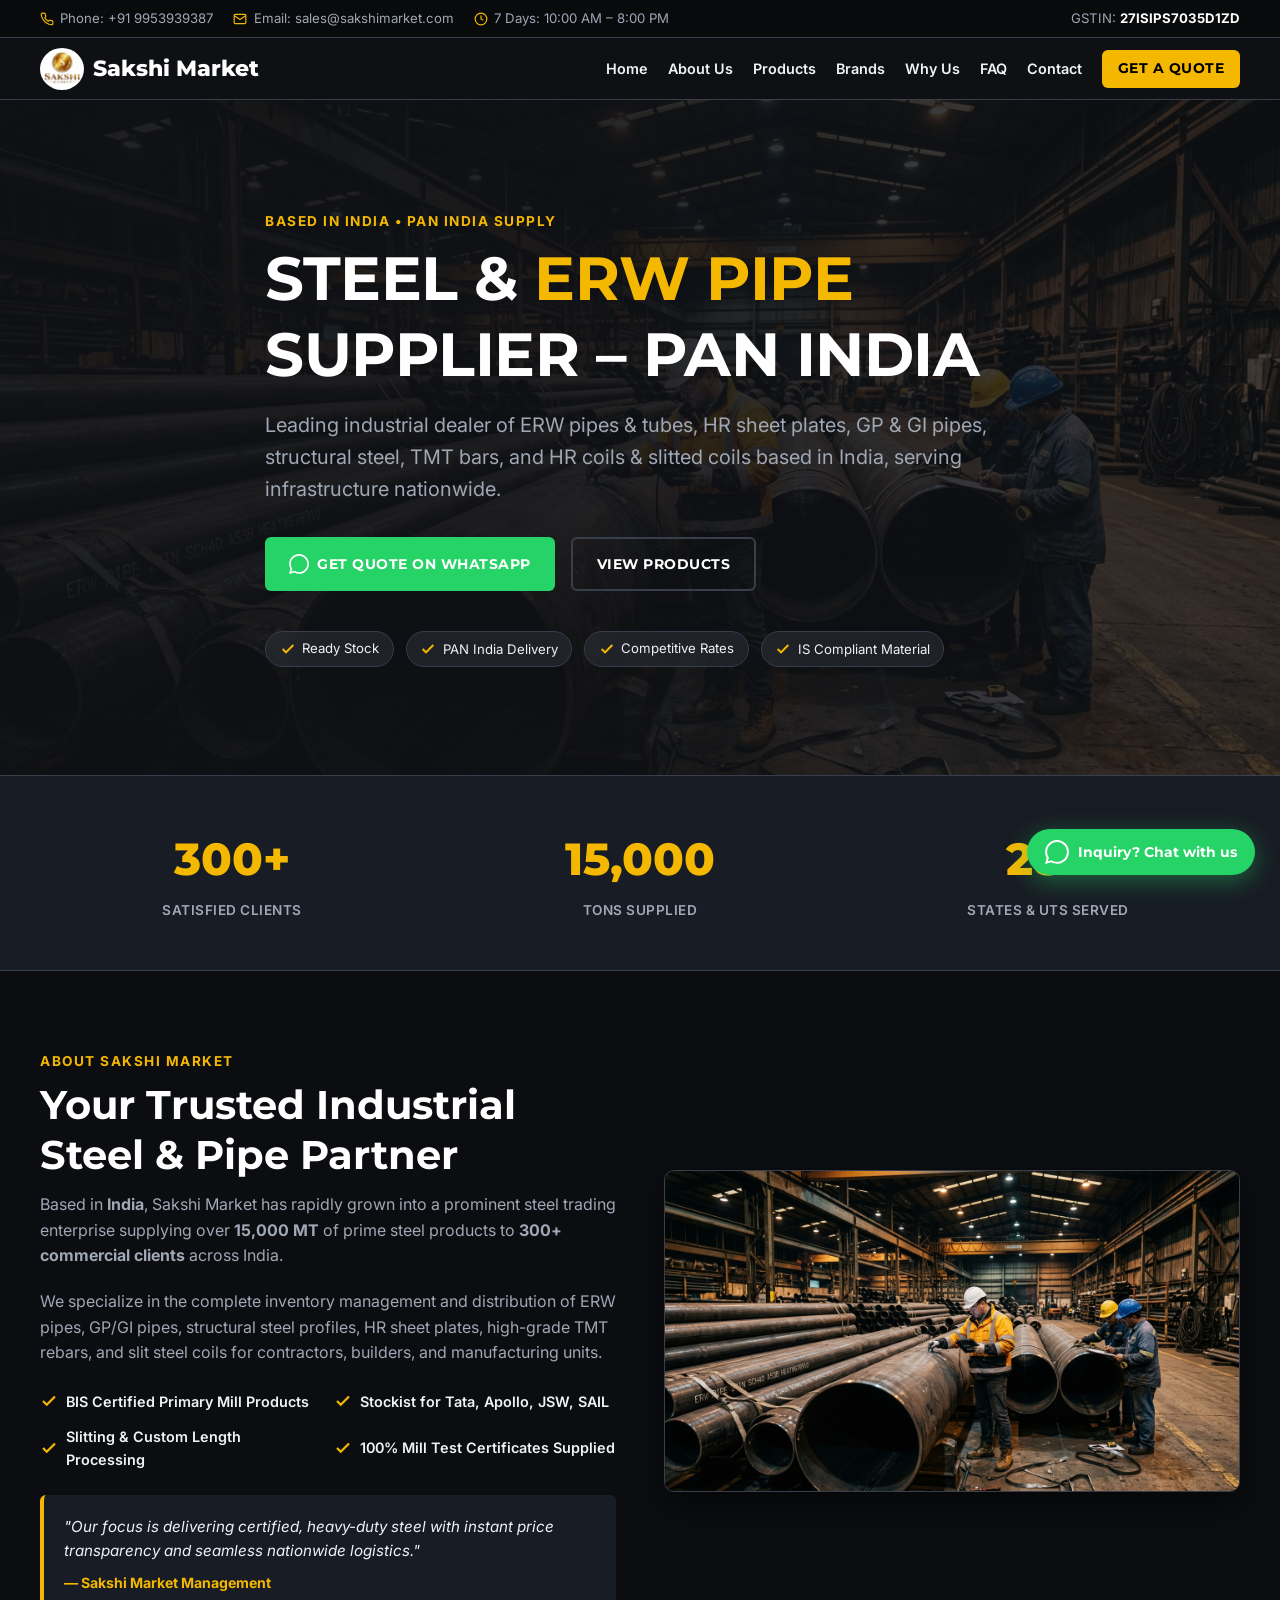
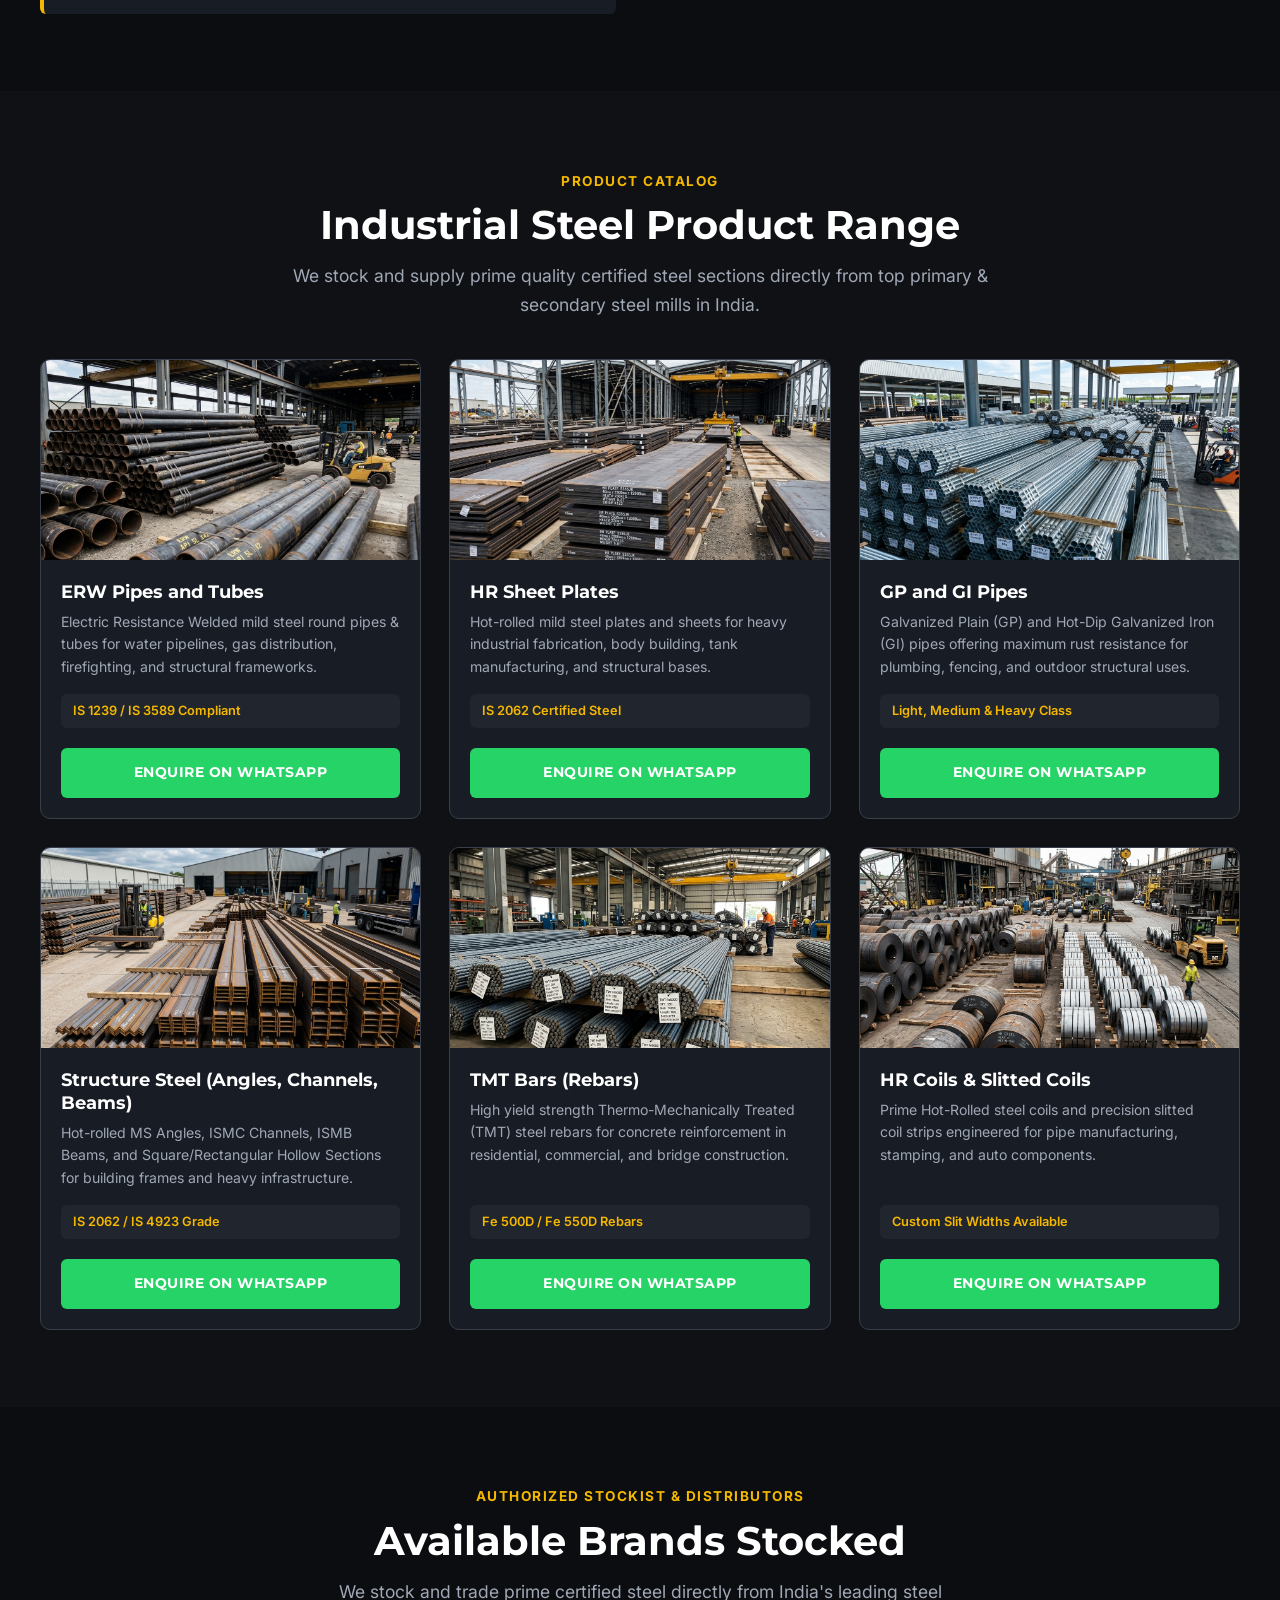
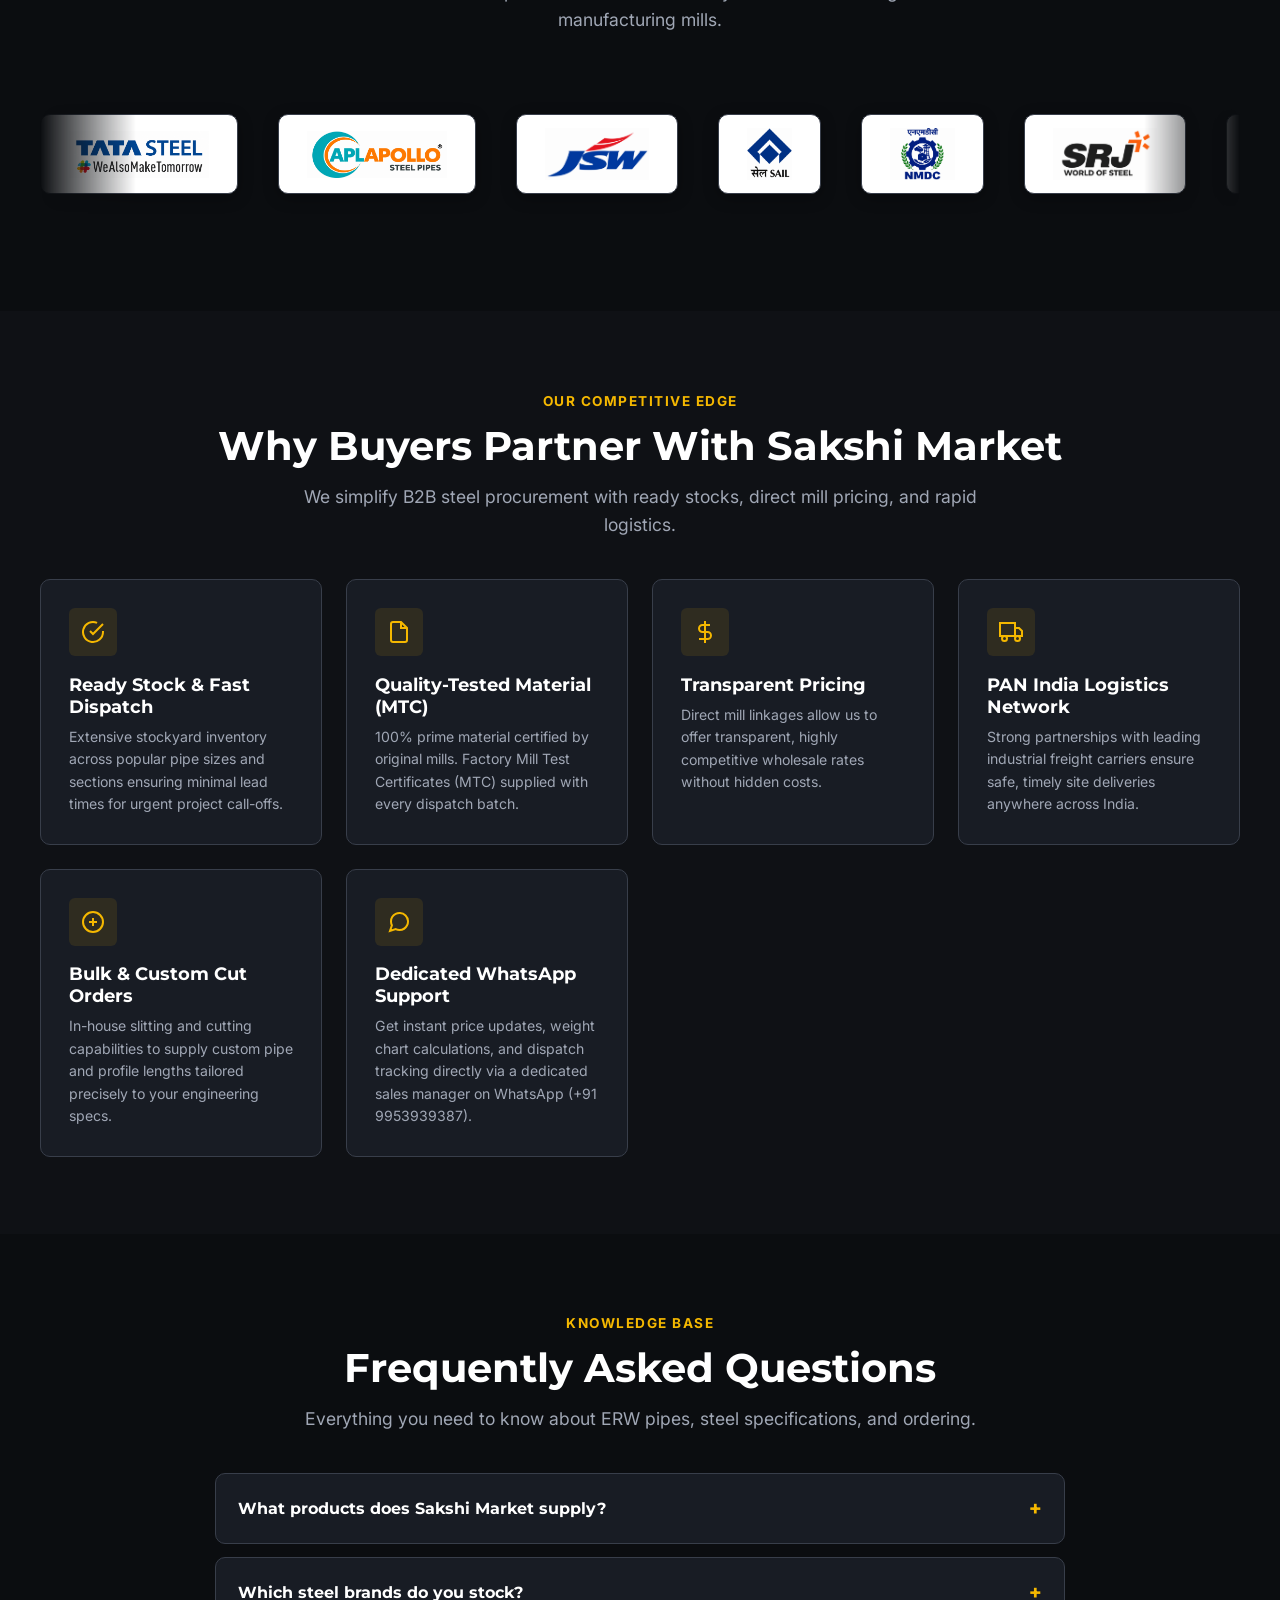
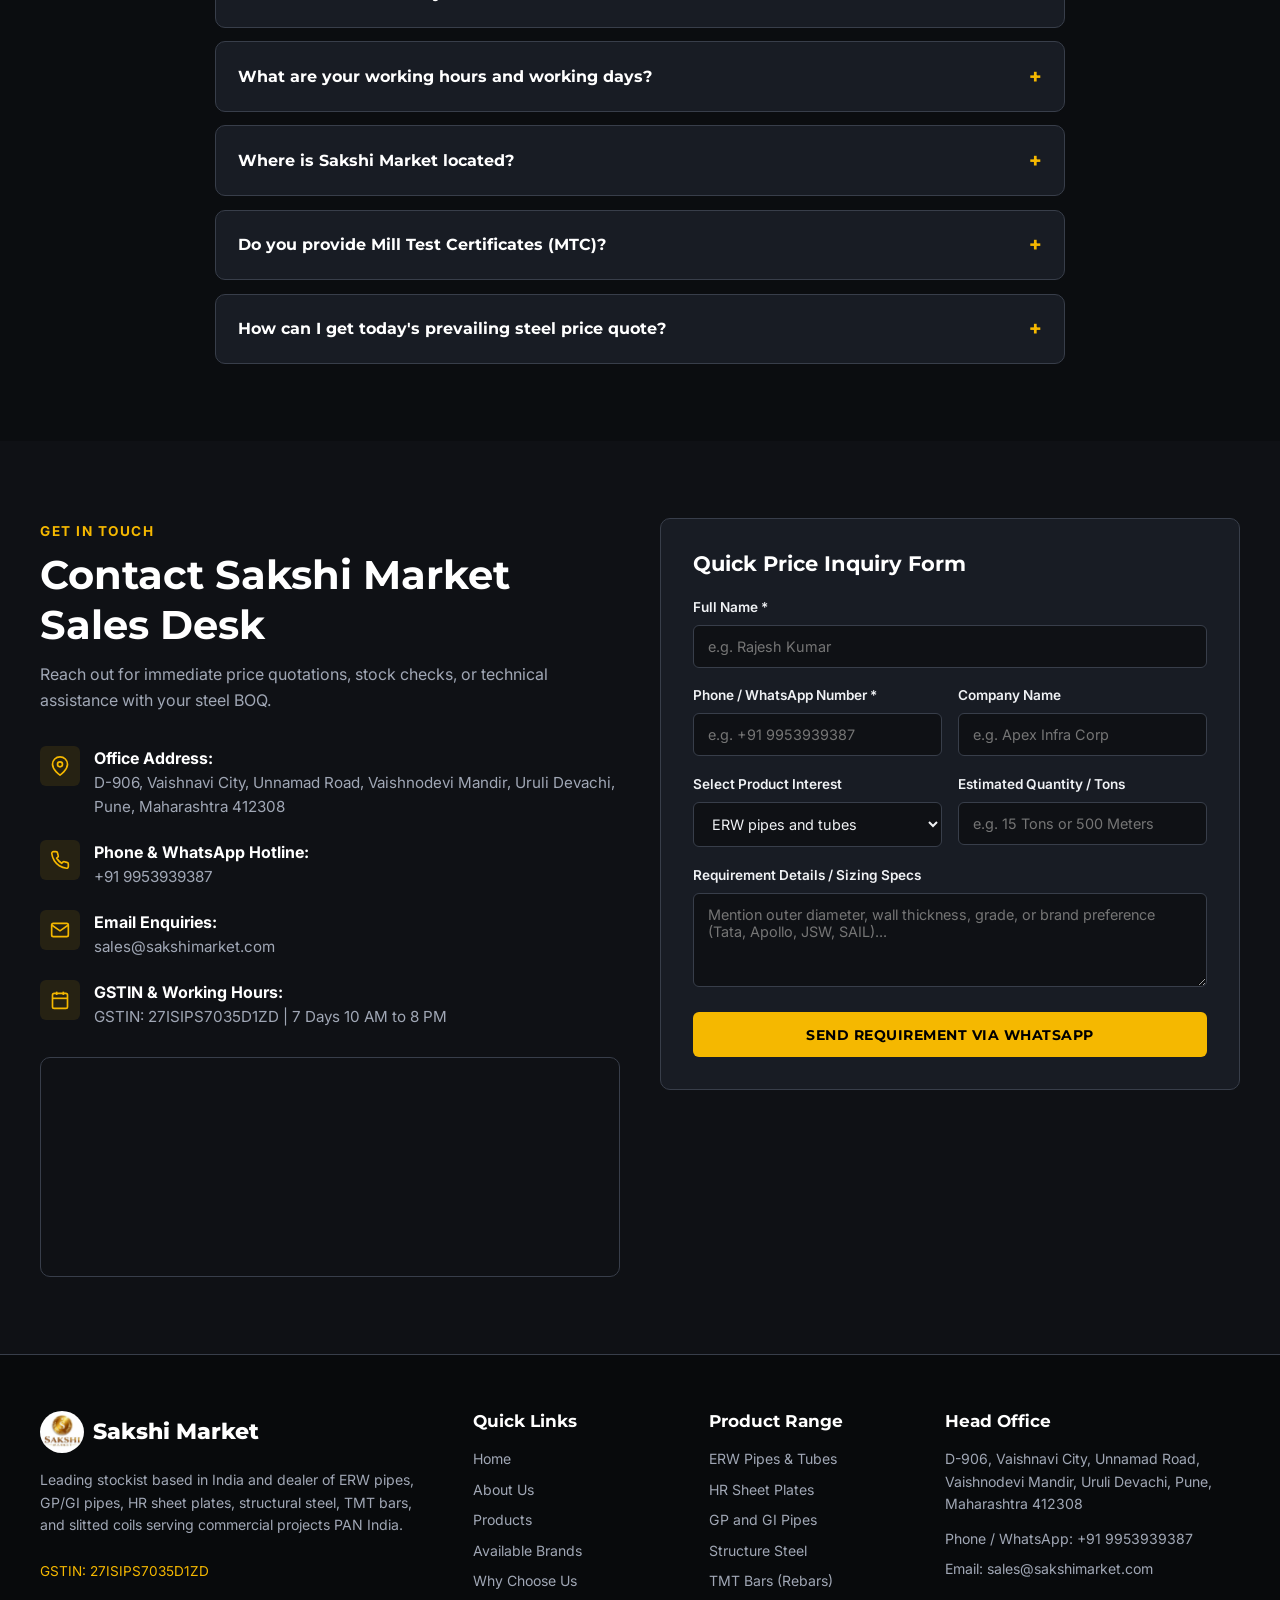
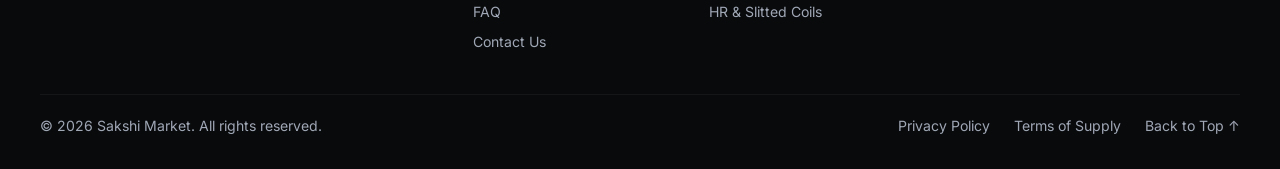
==== commit 682cc6db: "Fix image paths, update branding to Based in India, and remove established year" ====
--- a/index.html
+++ b/index.html
@@ -4,29 +4,30 @@
 <head>
     <meta charset="UTF-8">
     <meta name="viewport" content="width=device-width, initial-scale=1.0">
-    <title>Steel & ERW Pipe Supplier in Pune – PAN India | Sakshi Market</title>
+    <title>Steel & ERW Pipe Supplier based in India – PAN India | Sakshi Market</title>
     <meta name="description"
-        content="Sakshi Market is a premier steel & ERW pipe supplier based in Pune, serving PAN India. Stocking ERW pipes, GP/GI pipes, HR sheets, structural steel & TMT bars. GSTIN: 27ISIPS7035D1ZD.">
+        content="Sakshi Market is a premier steel & ERW pipe supplier based in India, serving PAN India. Stocking ERW pipes, GP/GI pipes, HR sheets, structural steel & TMT bars. GSTIN: 27ISIPS7035D1ZD.">
     <link rel="canonical" href="https://www.sakshimarket.com/">
     <meta name="robots" content="index, follow">
     <meta name="theme-color" content="#f5b800">
     <link rel="manifest" href="/site.webmanifest">
+    <link rel="icon" type="image/jpeg" href="js/assets/img/logo.jpg">
 
     <!-- Open Graph / Facebook -->
     <meta property="og:type" content="website">
     <meta property="og:url" content="https://www.sakshimarket.com/">
-    <meta property="og:title" content="Steel & ERW Pipe Supplier in Pune – PAN India | Sakshi Market">
+    <meta property="og:title" content="Steel & ERW Pipe Supplier based in India – PAN India | Sakshi Market">
     <meta property="og:description"
-        content="Sakshi Market is a premier steel & ERW pipe supplier based in Pune, serving PAN India. Stocking ERW pipes, GP/GI pipes, HR sheets, structural steel & TMT bars.">
-    <meta property="og:image" content="https://www.sakshimarket.com/assets/img/logo.jpg">
+        content="Sakshi Market is a premier steel & ERW pipe supplier based in India, serving PAN India. Stocking ERW pipes, GP/GI pipes, HR sheets, structural steel & TMT bars.">
+    <meta property="og:image" content="https://www.sakshimarket.com/js/assets/img/logo.jpg">
 
     <!-- Twitter -->
     <meta property="twitter:card" content="summary_large_image">
     <meta property="twitter:url" content="https://www.sakshimarket.com/">
-    <meta property="twitter:title" content="Steel & ERW Pipe Supplier in Pune – PAN India | Sakshi Market">
+    <meta property="twitter:title" content="Steel & ERW Pipe Supplier based in India – PAN India | Sakshi Market">
     <meta property="twitter:description"
-        content="Sakshi Market is a premier steel & ERW pipe supplier based in Pune, serving PAN India. Stocking ERW pipes, GP/GI pipes, HR sheets, structural steel & TMT bars.">
-    <meta property="twitter:image" content="https://www.sakshimarket.com/assets/img/logo.jpg">
+        content="Sakshi Market is a premier steel & ERW pipe supplier based in India, serving PAN India. Stocking ERW pipes, GP/GI pipes, HR sheets, structural steel & TMT bars.">
+    <meta property="twitter:image" content="https://www.sakshimarket.com/js/assets/img/logo.jpg">
 
     <!-- Fonts -->
     <link rel="preconnect" href="https://fonts.googleapis.com">
@@ -45,7 +46,7 @@
       "@type": "LocalBusiness",
       "name": "Sakshi Market",
       "description": "Steel & ERW Pipe Supplier – PAN India",
-      "image": "https://www.sakshimarket.com/assets/img/logo.jpg",
+      "image": "https://www.sakshimarket.com/js/assets/img/logo.jpg",
       "telephone": "+919953939387",
       "email": "sales@sakshimarket.com",
       "address": {
@@ -102,7 +103,7 @@
     <header class="header">
         <div class="container">
             <a href="#" class="logo">
-                <img src="assets/img/logo.jpg" alt="Sakshi Market Logo" class="logo-img">
+                <img src="js/assets/img/logo.jpg" alt="Sakshi Market Logo" class="logo-img">
                 <span>Sakshi Market</span>
             </a>
             <button class="nav-toggle" id="navToggle" aria-label="Toggle navigation menu"
@@ -126,10 +127,10 @@
         <section id="home" class="hero">
             <div class="container">
                 <div class="hero-content reveal">
-                    <span class="section-tag">Established 2025 • Pune, Maharashtra</span>
+                    <span class="section-tag">Based in India • PAN India Supply</span>
                     <h1 class="hero-title">Steel & <span>ERW Pipe</span> Supplier – PAN India</h1>
                     <p class="hero-sub">Leading industrial dealer of ERW pipes & tubes, HR sheet plates, GP & GI pipes,
-                        structural steel, TMT bars, and HR coils & slitted coils based in Pune, serving infrastructure
+                        structural steel, TMT bars, and HR coils & slitted coils based in India, serving infrastructure
                         nationwide.</p>
                     <div class="hero-ctas">
                         <a href="#" data-wa-enquire="Hero CTA" class="btn btn-wa">
@@ -179,10 +180,6 @@
         <section id="stats-strip" class="stats-strip">
             <div class="container">
                 <div class="stats-grid">
-                    <div class="stat-item">
-                        <div class="stat-number" data-target="2025">2025</div>
-                        <div class="stat-label">Established Year</div>
-                    </div>
                     <div class="stat-item">
                         <div class="stat-number" data-target="300+">300+</div>
                         <div class="stat-label">Satisfied Clients</div>
@@ -206,9 +203,9 @@
                     <div class="about-text reveal">
                         <span class="section-tag">About Sakshi Market</span>
                         <h2 class="section-title">Your Trusted Industrial Steel & Pipe Partner</h2>
-                        <p>Established in 2025 in <strong>Pune, Maharashtra</strong>, Sakshi Market has rapidly grown
-                            into a prominent steel trading enterprise supplying over <strong>15,000 MT</strong> of prime
-                            steel products to <strong>300+ commercial clients</strong> across India.</p>
+                        <p>Based in <strong>India</strong>, Sakshi Market has rapidly grown into a prominent steel trading
+                            enterprise supplying over <strong>15,000 MT</strong> of prime steel products to <strong>300+
+                                commercial clients</strong> across India.</p>
                         <p>We specialize in the complete inventory management and distribution of ERW pipes, GP/GI
                             pipes, structural steel profiles, HR sheet plates, high-grade TMT rebars, and slit steel
                             coils for contractors, builders, and manufacturing units.</p>
@@ -240,7 +237,7 @@
                     </div>
 
                     <div class="about-media reveal">
-                        <img src="assets/img/hero_bg.jpg" alt="Steel yard loading area"
+                        <img src="js/assets/img/hero_bg.jpg" alt="Steel yard loading area"
                             style="border-radius: var(--radius-md); border: 1px solid var(--border-color); box-shadow: 0 15px 35px rgba(0,0,0,0.5);">
                     </div>
                 </div>
@@ -260,7 +257,7 @@
                 <div class="products-grid">
                     <!-- Product 1 -->
                     <div class="product-card reveal">
-                        <img src="assets/img/erw_pipes.jpg" alt="ERW Pipes and Tubes" class="product-img"
+                        <img src="js/assets/img/erw_pipes.jpg" alt="ERW Pipes and Tubes" class="product-img"
                             loading="lazy">
                         <div class="product-body">
                             <h3 class="product-title">ERW Pipes and Tubes</h3>
@@ -274,7 +271,7 @@
 
                     <!-- Product 2 -->
                     <div class="product-card reveal">
-                        <img src="assets/img/hr_sheet_plates.jpg" alt="HR Sheet Plates" class="product-img"
+                        <img src="js/assets/img/hr_sheet_plates.jpg" alt="HR Sheet Plates" class="product-img"
                             loading="lazy">
                         <div class="product-body">
                             <h3 class="product-title">HR Sheet Plates</h3>
@@ -288,7 +285,7 @@
 
                     <!-- Product 3 -->
                     <div class="product-card reveal">
-                        <img src="assets/img/gp_gi_pipes.jpg" alt="GP and GI Pipes" class="product-img" loading="lazy">
+                        <img src="js/assets/img/gp_gi_pipes.jpg" alt="GP and GI Pipes" class="product-img" loading="lazy">
                         <div class="product-body">
                             <h3 class="product-title">GP and GI Pipes</h3>
                             <p class="product-desc">Galvanized Plain (GP) and Hot-Dip Galvanized Iron (GI) pipes
@@ -301,7 +298,7 @@
 
                     <!-- Product 4 -->
                     <div class="product-card reveal">
-                        <img src="assets/img/ms_angles.jpg" alt="Structure Steel" class="product-img" loading="lazy">
+                        <img src="js/assets/img/ms_angles.jpg" alt="Structure Steel" class="product-img" loading="lazy">
                         <div class="product-body">
                             <h3 class="product-title">Structure Steel (Angles, Channels, Beams)</h3>
                             <p class="product-desc">Hot-rolled MS Angles, ISMC Channels, ISMB Beams, and
@@ -314,7 +311,7 @@
 
                     <!-- Product 5 -->
                     <div class="product-card reveal">
-                        <img src="assets/img/tmt_bars.jpg" alt="TMT Bars" class="product-img" loading="lazy">
+                        <img src="js/assets/img/tmt_bars.jpg" alt="TMT Bars" class="product-img" loading="lazy">
                         <div class="product-body">
                             <h3 class="product-title">TMT Bars (Rebars)</h3>
                             <p class="product-desc">High yield strength Thermo-Mechanically Treated (TMT) steel rebars
@@ -327,7 +324,7 @@
 
                     <!-- Product 6 -->
                     <div class="product-card reveal">
-                        <img src="assets/img/hr_coils_slitted.jpg" alt="HR Coils and Slitted Coils" class="product-img"
+                        <img src="js/assets/img/hr_coils_slitted.jpg" alt="HR Coils and Slitted Coils" class="product-img"
                             loading="lazy">
                         <div class="product-body">
                             <h3 class="product-title">HR Coils & Slitted Coils</h3>
@@ -356,54 +353,54 @@
                     <div class="marquee-track">
                         <!-- Set 1 -->
                         <div class="marquee-item">
-                            <img src="assets/logos/tata.png" alt="Tata Steel Logo" class="brand-logo-full">
-                        </div>
-                        <div class="marquee-item">
-                            <img src="assets/logos/apollo.png" alt="Apollo Pipes Logo" class="brand-logo-full">
-                        </div>
-                        <div class="marquee-item">
-                            <img src="assets/logos/jsw.png" alt="JSW Steel Logo" class="brand-logo-full">
-                        </div>
-                        <div class="marquee-item">
-                            <img src="assets/logos/sail.png" alt="SAIL Logo" class="brand-logo-full">
-                        </div>
-                        <div class="marquee-item">
-                            <img src="assets/logos/nmdc.png" alt="NMDC Logo" class="brand-logo-full">
-                        </div>
-                        <div class="marquee-item">
-                            <img src="assets/logos/srj.png" alt="SRJ Steel Logo" class="brand-logo-full">
-                        </div>
-                        <div class="marquee-item">
-                            <img src="assets/logos/mpl.png" alt="MPL Steel Logo" class="brand-logo-full">
-                        </div>
-                        <div class="marquee-item">
-                            <img src="assets/logos/surya.png" alt="Surya Steel Logo" class="brand-logo-full">
+                            <img src="js/assets/logos/tata.png" alt="Tata Steel Logo" class="brand-logo-full">
+                        </div>
+                        <div class="marquee-item">
+                            <img src="js/assets/logos/apollo.png" alt="Apollo Pipes Logo" class="brand-logo-full">
+                        </div>
+                        <div class="marquee-item">
+                            <img src="js/assets/logos/jsw.png" alt="JSW Steel Logo" class="brand-logo-full">
+                        </div>
+                        <div class="marquee-item">
+                            <img src="js/assets/logos/sail.png" alt="SAIL Logo" class="brand-logo-full">
+                        </div>
+                        <div class="marquee-item">
+                            <img src="js/assets/logos/nmdc.png" alt="NMDC Logo" class="brand-logo-full">
+                        </div>
+                        <div class="marquee-item">
+                            <img src="js/assets/logos/srj.png" alt="SRJ Steel Logo" class="brand-logo-full">
+                        </div>
+                        <div class="marquee-item">
+                            <img src="js/assets/logos/mpl.png" alt="MPL Steel Logo" class="brand-logo-full">
+                        </div>
+                        <div class="marquee-item">
+                            <img src="js/assets/logos/surya.png" alt="Surya Steel Logo" class="brand-logo-full">
                         </div>
 
                         <!-- Set 2 (Duplicate for seamless loop) -->
                         <div class="marquee-item">
-                            <img src="assets/logos/tata.png" alt="Tata Steel Logo" class="brand-logo-full">
-                        </div>
-                        <div class="marquee-item">
-                            <img src="assets/logos/apollo.png" alt="Apollo Pipes Logo" class="brand-logo-full">
-                        </div>
-                        <div class="marquee-item">
-                            <img src="assets/logos/jsw.png" alt="JSW Steel Logo" class="brand-logo-full">
-                        </div>
-                        <div class="marquee-item">
-                            <img src="assets/logos/sail.png" alt="SAIL Logo" class="brand-logo-full">
-                        </div>
-                        <div class="marquee-item">
-                            <img src="assets/logos/nmdc.png" alt="NMDC Logo" class="brand-logo-full">
-                        </div>
-                        <div class="marquee-item">
-                            <img src="assets/logos/srj.png" alt="SRJ Steel Logo" class="brand-logo-full">
-                        </div>
-                        <div class="marquee-item">
-                            <img src="assets/logos/mpl.png" alt="MPL Steel Logo" class="brand-logo-full">
-                        </div>
-                        <div class="marquee-item">
-                            <img src="assets/logos/surya.png" alt="Surya Steel Logo" class="brand-logo-full">
+                            <img src="js/assets/logos/tata.png" alt="Tata Steel Logo" class="brand-logo-full">
+                        </div>
+                        <div class="marquee-item">
+                            <img src="js/assets/logos/apollo.png" alt="Apollo Pipes Logo" class="brand-logo-full">
+                        </div>
+                        <div class="marquee-item">
+                            <img src="js/assets/logos/jsw.png" alt="JSW Steel Logo" class="brand-logo-full">
+                        </div>
+                        <div class="marquee-item">
+                            <img src="js/assets/logos/sail.png" alt="SAIL Logo" class="brand-logo-full">
+                        </div>
+                        <div class="marquee-item">
+                            <img src="js/assets/logos/nmdc.png" alt="NMDC Logo" class="brand-logo-full">
+                        </div>
+                        <div class="marquee-item">
+                            <img src="js/assets/logos/srj.png" alt="SRJ Steel Logo" class="brand-logo-full">
+                        </div>
+                        <div class="marquee-item">
+                            <img src="js/assets/logos/mpl.png" alt="MPL Steel Logo" class="brand-logo-full">
+                        </div>
+                        <div class="marquee-item">
+                            <img src="js/assets/logos/surya.png" alt="Surya Steel Logo" class="brand-logo-full">
                         </div>
                     </div>
                 </div>
@@ -715,10 +712,10 @@
             <div class="footer-grid">
                 <div>
                     <a href="#" class="logo" style="margin-bottom: 1rem;">
-                        <img src="assets/img/logo.jpg" alt="Sakshi Market Logo" class="logo-img">
+                        <img src="js/assets/img/logo.jpg" alt="Sakshi Market Logo" class="logo-img">
                         <span>Sakshi Market</span>
                     </a>
-                    <p style="margin-bottom: 1.5rem;">Leading Pune stockist and dealer of ERW pipes, GP/GI pipes, HR
+                    <p style="margin-bottom: 1.5rem;">Leading stockist based in India and dealer of ERW pipes, GP/GI pipes, HR
                         sheet plates, structural steel, TMT bars, and slitted coils serving commercial projects PAN
                         India.</p>
                     <p style="font-size: 0.85rem; color: var(--safety-yellow);">GSTIN: 27ISIPS7035D1ZD</p>
--- a/css/style.css
+++ b/css/style.css
@@ -290,7 +290,7 @@
 .hero {
     position: relative;
     padding: clamp(3.5rem, 8vw, 6rem) 0;
-    background: linear-gradient(to right, rgba(15, 17, 21, 0.92) 40%, rgba(15, 17, 21, 0.75)), url('../assets/img/hero_bg.jpg') center/cover no-repeat;
+    background: linear-gradient(to right, rgba(15, 17, 21, 0.92) 40%, rgba(15, 17, 21, 0.75)), url('../js/assets/img/hero_bg.jpg') center/cover no-repeat;
     display: flex;
     align-items: center;
     min-height: 75vh;
